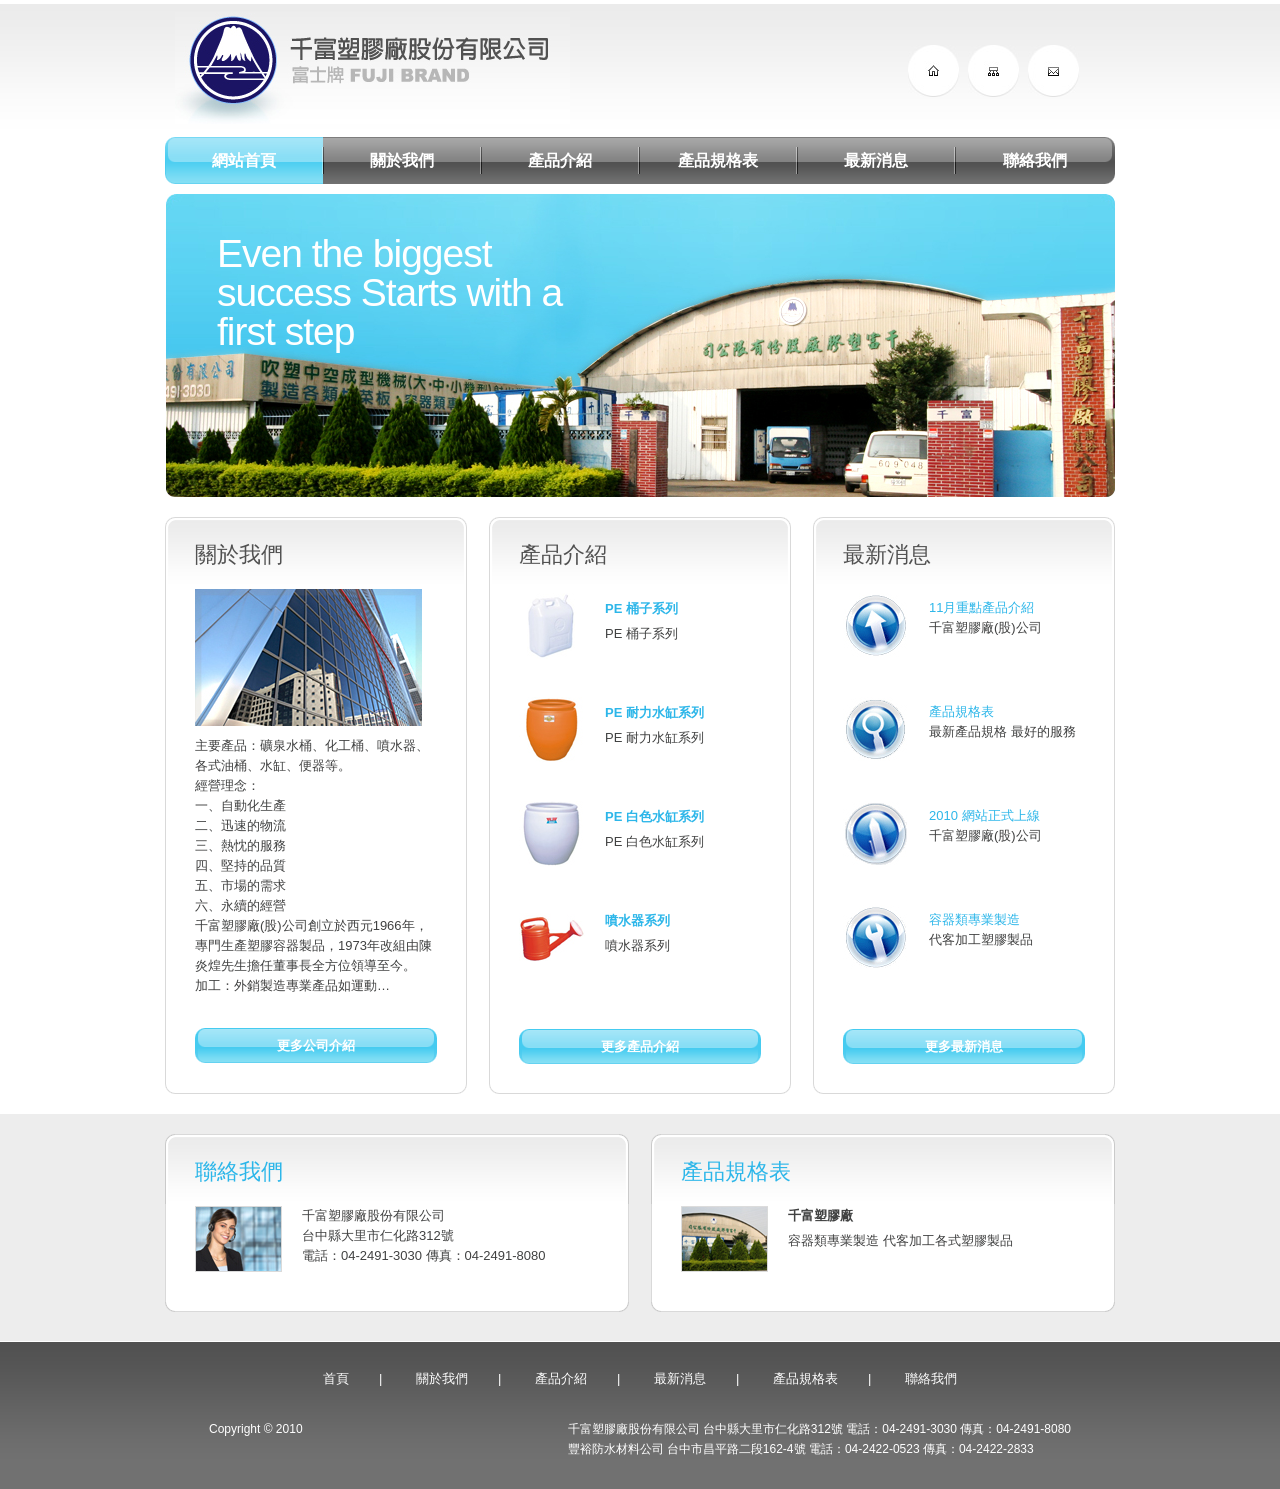
==== index.html @ baa948d9 "init" ====
﻿<!DOCTYPE html PUBLIC "-//W3C//DTD XHTML 1.0 Strict//EN" "http://www.w3.org/TR/xhtml1/DTD/xhtml1-strict.dtd">
<html xmlns="http://www.w3.org/1999/xhtml" xml:lang="en" lang="en">
<head>
<meta http-equiv="Content-Type" content="text/html; charset=utf-8" />
<meta http-equiv="Content-Style-Type" content="text/css" />
<title>富士牌 FUJI BRAND 容器類專業製造 代客加工各式塑膠製品 | 千富塑膠廠股份有限公司</title>
<meta name="keywords" content="PE桶子， 筒子， 噴水器， 便器， PE白色水缸， PE 耐力水缸， 化工桶， 箱子，容器類專業製造，代客加工各式塑膠製品" />
<meta name="description" content="千富塑膠廠(股)公司創立於西元1966年，專門生產塑膠容器製品，礦泉水桶、化工桶、噴水器、各式油桶、水缸、便器。加工：外銷製造專業產品如運動器材、玩具、機油容器、汽車零件等。為響應環保，於2010年合格通過SGS國家標準CNS12221號重金屬測試。" />
<meta name="author" content="千富塑膠廠股份有限公司" />
<meta name="copyright" content="&copy; 千富塑膠廠股份有限公司" />
<meta name="audience" content="all" />
<meta name="robots" content="index,follow,all" />
<meta name="distribution" content="Global" />
<meta name="rating" content="Safe For Kids" />
<meta name="REVISIT-AFTER" content="7 DAYS" />
<link href="style.css" rel="stylesheet" type="text/css" />
<link href="layout.css" rel="stylesheet" type="text/css" />
<script src="maxheight.js" type="text/javascript"></script>
<!--[if lt IE 7]>
	<link href="ie_style.css" rel="stylesheet" type="text/css" />
<![endif]-->
</head>
<body id="page1" onload="new ElementMaxHeight();">
<!-- header -->
<div id="header">
  <div class="container">
    <div class="row-1">
      <div class="logo"><a href="index.html"><img src="images/logo.jpg" alt="" /></a></div>
      <ul class="top-links">
        <li><a href="index.html"><img alt="" src="images/top-icon1.jpg" /></a></li>
        <li><a href="#"><img alt="" src="images/top-icon2.jpg" /></a></li>
        <li><a href="contact-us.html"><img alt="" src="images/top-icon3.jpg" /></a></li>
      </ul>
    </div>
    <div class="row-2">
      <!-- nav box begin -->
      <div class="nav-box">
        <div class="left">
          <div class="right">
            <ul>
              <li><a href="index.html" class="first-current"><em><b>網站首頁</b></em></a></li>
              <li><a href="about-us.html"><em><b>關於我們</b></em></a></li>
              <li><a href="products.html"><em><b>產品介紹</b></em></a></li>
              <li><a href="spec.html"><em><b>產品規格表</b></em></a></li>
              <li><a href="latest.html"><em><b>最新消息</b></em></a></li>
              <li><a href="contact-us.html" class="last"><em><b>聯絡我們</b></em></a></li>
            </ul>
          </div>
        </div>
      </div>
      <!-- nav box end -->
    </div>
  </div>
</div>
<!-- content -->
<div id="content">
  <div class="inner_copy"><a href="http://www.site2you.com/">Website Builder</a> <a href="http://www.freetemplatesonline.com/">Free Web Templates</a> <a href="http://www.websitetemplates.org/">Website Templates</a> <a href="http://www.webdesign.org/">Web Design</a></div>
  <div class="container">
    <!-- main-banner-big begin -->
    <div class="main-banner-big">
      <div class="inner">
        <h1>Even the biggest success Starts with a first step</h1>
        </div>
    </div>
    <!-- main-banner-big end -->
    <div class="wrapper">
      <div class="col-1 maxheight">
        <!-- box begin -->
        <div class="box maxheight">
          <div class="border-top maxheight">
            <div class="border-right maxheight">
              <div class="border-bot maxheight">
                <div class="border-left maxheight">
                  <div class="left-top-corner maxheight">
                    <div class="right-top-corner maxheight">
                      <div class="right-bot-corner maxheight">
                        <div class="left-bot-corner maxheight">
                          <div class="inner">
                            <h2>關於我們</h2>
                            <ul class="list1">
                              <li> <img src="images/7page-img1.jpg" alt="千富塑膠廠(股)公司創立於西元1966年，專門生產塑膠容器製品，礦泉水桶、化工桶、噴水器、各式油桶、水缸、便器。加工：外銷製造專業產品如運動器材、玩具、機油容器、汽車零件等。為響應環保，於2010年合格通過SGS國家標準CNS12221號重金屬測試" /><br />
                                主要產品：礦泉水桶、化工桶、噴水器、各式油桶、水缸、便器等。<br />
                                經營理念：<br />
                                一、自動化生產<br />
                                二、迅速的物流<br />
                                三、熱忱的服務<br />
                                四、堅持的品質<br />
                                五、市場的需求<br />
                                六、永續的經營<br />
                                千富塑膠廠(股)公司創立於西元1966年，專門生產塑膠容器製品，1973年改組由陳炎煌先生擔任董事長全方位領導至今。<br />
                                加工：外銷製造專業產品如運動…</li>
                            </ul>
                            <a href="about-us.html" class="button"><em><b>更多公司介紹</b></em></a> </div>
                        </div>
                      </div>
                    </div>
                  </div>
                </div>
              </div>
            </div>
          </div>
        </div>
        <!-- box end -->
      </div>
      <div class="col-2 maxheight">
        <!-- box begin -->
        <div class="box maxheight">
          <div class="border-top maxheight">
            <div class="border-right maxheight">
              <div class="border-bot maxheight">
                <div class="border-left maxheight">
                  <div class="left-top-corner maxheight">
                    <div class="right-top-corner maxheight">
                      <div class="right-bot-corner maxheight">
                        <div class="left-bot-corner maxheight">
                          <div class="inner">
                            <h2>產品介紹</h2>
                            <ul class="list2">
                              <li> <a href="products.html"><img alt="PE 桶子系列" src="images/index-img3-1.jpg" /></a>
                                <h5><a href="products.html">PE 桶子系列</a></h5>
                              PE 桶子系列 </li>
                              <li> <a href="products-2.html"><img alt="PE 耐力水缸系列" src="images/index-img3-2.jpg" /></a>
                                <h5><a href="products-2.html">PE 耐力水缸系列</a></h5>
                              PE 耐力水缸系列 </li>
                              <li> <a href="products-3.html"><img alt="PE 白色水缸系列" src="images/index-img2-3.jpg" /></a>
                                <h5><a href="products-3.html">PE 白色水缸系列</a></h5>
                              PE 白色水缸系列 </li>
                              <li> <a href="products-6.html"><img alt="噴水器系列" src="images/index-img2-1.jpg" /></a>
                                <h5><a href="products-6.html">噴水器系列</a></h5>
                              噴水器系列 </li>
                            </ul>
                            <a href="products.html" class="button"><em><b>更多產品介紹</b></em></a> </div>
                        </div>
                      </div>
                    </div>
                  </div>
                </div>
              </div>
            </div>
          </div>
        </div>
        <!-- box end -->
      </div>
      <div class="col-3 maxheight">
        <!-- box begin -->
        <div class="box maxheight">
          <div class="border-top maxheight">
            <div class="border-right maxheight">
              <div class="border-bot maxheight">
                <div class="border-left maxheight">
                  <div class="left-top-corner maxheight">
                    <div class="right-top-corner maxheight">
                      <div class="right-bot-corner maxheight">
                        <div class="left-bot-corner maxheight">
                          <div class="inner">
                            <h2>最新消息</h2>
                            <ul class="list2">
                              <li><img alt="" src="images/icon-3.jpg" />
                                <h6><a href="products.html">11月重點產品介紹</a><br />千富塑膠廠(股)公司
                                </h6>
                              </li>
                              <li><img alt="" src="images/icon-8.jpg" />
                                <h6><a href="spec.html">產品規格表</a><br />
                                  最新產品規格 最好的服務</h6>
                              </li>
                              <li><img alt="" src="images/icon-5.jpg" />
                                <h6><a href="index.html">2010 網站正式上線</a><br />
                                千富塑膠廠(股)公司</h6>
                              </li>
                              <li><img alt="" src="images/icon-2.jpg" />
                                <h6><a href="about-us.html">容器類專業製造</a> <br />
                                  代客加工塑膠製品 </h6>
                              </li>
                            </ul>
                          <a href="latest.html" class="button"><em><b>更多最新消息</b></em></a> </div>
                        </div>
                      </div>
                    </div>
                  </div>
                </div>
              </div>
            </div>
          </div>
        </div>
        <!-- box end -->
      </div>
    </div>
  </div>
</div>
<!-- extra-content -->
<div id="extra-content">
  <div class="container">
    <div class="wrapper">
      <div class="col-1 maxheight">
        <!-- box begin -->
        <div class="box maxheight">
          <div class="border-top maxheight">
            <div class="border-right maxheight">
              <div class="border-bot maxheight">
                <div class="border-left maxheight">
                  <div class="left-top-corner maxheight">
                    <div class="right-top-corner maxheight">
                      <div class="right-bot-corner maxheight">
                        <div class="left-bot-corner maxheight">
                          <div class="inner">
                            <h2><a href="contact-us.html">聯絡我們</a></h2>
                            <a href="contact-us.html"><img class="img-indent" alt="千富塑膠廠(股)公司創立於西元1966年，專門生產塑膠容器製品，礦泉水桶、化工桶、噴水器、各式油桶、水缸、便器。加工：外銷製造專業產品如運動器材、玩具、機油容器、汽車零件等。為響應環保，於2010年合格通過SGS國家標準CNS12221號重金屬測試" src="images/index-contacts.jpg" /></a>千富塑膠廠股份有限公司<br />
                            台中縣大里市仁化路312號 <br />
                            電話：04-2491-3030 傳真：04-2491-8080
                            <div class="clear"></div>
                          </div>
                        </div>
                      </div>
                    </div>
                  </div>
                </div>
              </div>
            </div>
          </div>
        </div>
        <!-- box end -->
      </div>
      <div class="col-2 maxheight">
        <!-- box begin -->
        <div class="box maxheight">
          <div class="border-top maxheight">
            <div class="border-right maxheight">
              <div class="border-bot maxheight">
                <div class="border-left maxheight">
                  <div class="left-top-corner maxheight">
                    <div class="right-top-corner maxheight">
                      <div class="right-bot-corner maxheight">
                        <div class="left-bot-corner maxheight">
                          <div class="inner">
                            <h2><a href="spec.html">產品規格表</a></h2>
                            <a href="spec.html"><img src="images/index-spec.jpg" alt="千富塑膠廠(股)公司創立於西元1966年，專門生產塑膠容器製品，礦泉水桶、化工桶、噴水器、各式油桶、水缸、便器。加工：外銷製造專業產品如運動器材、玩具、機油容器、汽車零件等。為響應環保，於2010年合格通過SGS國家標準CNS12221號重金屬測試" class="img-indent" /></a>
                            <h5>千富塑膠廠</h5>
                            容器類專業製造 代客加工各式塑膠製品
                            <div class="clear"></div>
                          </div>
                        </div>
                      </div>
                    </div>
                  </div>
                </div>
              </div>
            </div>
          </div>
        </div>
        <!-- box end -->
      </div>
    </div>
  </div>
</div>
<!-- footer -->
<div id="footer">
  <div class="container">
    <ul class="nav">
      <li><a href="index.html">首頁</a>|</li>
      <li><a href="about-us.html">關於我們</a>|</li>
      <li><a href="products.html">產品介紹</a>|</li>
      <li><a href="latest.html">最新消息</a>|</li>
      <li><a href="spec.html">產品規格表</a>|</li>
      <li><a href="contact-us.html">聯絡我們</a></li>
    </ul>
    <div class="wrapper">
      <div class="fleft">Copyright &copy; 2010</div>
      <div class="fright">千富塑膠廠股份有限公司
        台中縣大里市仁化路312號
        電話：04-2491-3030 傳真：04-2491-8080<br />
        豐裕防水材料公司
        台中市昌平路二段162-4號
        電話：04-2422-0523 傳真：04-2422-2833</div>
    </div>
  </div>
</div>
</body>
</html>
---- style.css ----
* { margin:0; padding:0;}
html, body { height:100%;}
body {
	background:#717171;
	font-family:Tahoma, Geneva, sans-serif;
	font-size:100%;
	line-height:20px;
	color:#404141;
}

input, select, textarea { font-family:Tahoma, Geneva, sans-serif; font-size:1em;}

.fleft { float:left;}
.fright { float:right;}
.clear { clear:both;}

.alignright { text-align:right;}
.aligncenter { text-align:center;}

.wrapper { width:100%; overflow:hidden;}
.container { width:100%;}

p { margin-bottom:16px;}

/*==================forms====================*/
input, select { vertical-align:middle; font-weight:normal;}
img {
	border:0;
	vertical-align:top;
	text-align:left;
	padding-bottom: 10px;
}
object { vertical-align:top;}

#contacts-form { clear:right; width:100%; overflow:hidden;}
#contacts-form fieldset { border:none; float:left; }
#contacts-form .field { clear:both; padding-bottom:7px; width:100%; overflow:hidden;}
#contacts-form label { float:left; width:79px; color:#2cb6e9; font-weight:bold;}
#contacts-form input { width:240px; padding:2px 0 2px 3px; border:1px solid #d9d9d9; background:none;}
#contacts-form textarea { width:790px; height:192px; border:1px solid #d9d9d9; background:none; padding:2px 0 2px 3px; margin-bottom:15px; overflow:auto;}
#contacts-form .button { width:150px; float:right;}

/*==================list====================*/
ul { list-style:none;}

.list1 li { padding-bottom:32px;}
.list1 li p { margin-bottom:6px;}
.list1 li a { font-weight:bold;}

.list2 {
	padding:4px 0 20px 0;
}
.list2 li {
	width:100%;
	overflow:hidden;
	padding-bottom:28px;
}
.list2 li.last { padding-bottom:0 !important;}
.list2 li img {
	float:left;
	margin-right:20px;
}
.list2 li h5 { padding-top:6px;}
.list2 li h6 {
	padding-top:5px;
}

.list3 li { list-style-type:disc; list-style-position:inside; padding-bottom:15px;}
.list3.color1 li { color:#58b01f;}
.list3.color2 li { color:#ff8002;}
.list3.color3 li { color:#f32e10;}
.list3 li span { color:#404141 !important;}

.list4 dt { font-weight:bold; margin-bottom:16px; color:#2cb6e9;}
.list4 dd { padding-bottom:16px;}

.carousel { width:100%; overflow:hidden;}
.carousel li { float:left; margin-right:15px;}
.carousel li.prev { margin-right:17px; padding-top:74px;}
.carousel li.next { margin-right:0; padding-top:74px;}

.phones-list li { width:100%; overflow:hidden; padding-bottom:16px;}
.phones-list li strong { float:left; width:69px; color:#2cb6e9;}

/*==================other====================*/
.img-indent { margin:0 20px 0 0; float:left;}
.img-indent.fright { float:right; margin:0 0 0 20px;} 
.img-indent.alt { margin-bottom:30px;}
.img-box { width:100%; overflow:hidden; padding-bottom:20px;}
.img-box img { float:left; margin:0 20px 0 0;}

.extra-wrap { overflow:hidden; }


/*==================txt, links, lines, titles====================*/
a {
	color:#2cb6e9;
	outline:none;
	text-decoration: none;
}
a:hover{
	text-decoration: underline;
}

h1 { font-size:3em; line-height:1em; font-family:"Trebuchet MS", Arial, Helvetica, sans-serif; color:#fff; font-weight:normal; letter-spacing:-1px; width:400px; margin-bottom:42px;}
h2 { font-family:"Trebuchet MS", Arial, Helvetica, sans-serif; font-size:22px; line-height:1em; font-weight:normal; margin-bottom:23px; color:#515151;}
h2.alt { letter-spacing:-1px;}
h3 { font-family:"Trebuchet MS", Arial, Helvetica, sans-serif; font-size:1.5em; line-height:1.1em; margin-bottom:10px;}
h4 { font-size:.91em; margin-bottom:10px;}
h4 strong { font-size:1.1em; color:#2cb6e9; display:block;}
h5 { font-size:1em; margin-bottom:5px;}
h6 { font-size:1em; font-weight:normal;}

.txt1 { color:#2cb6e9;}

/*header*/
#header .row-1 { height:137px;}

#header .logo {
	float:left;
	padding:12px 0 0 10px;
}
#header .top-links { float:right; padding:45px 35px 0 0;}
#header .top-links li { float:left; margin-left:8px;}

#header .nav-box { background:url(images/nav-box-bg.gif) left top repeat-x; width:100%;}
#header .nav-box .left { background:url(images/nav-box-left.gif) no-repeat left top;}
#header .nav-box .right { background:url(images/nav-box-right.gif) no-repeat right top; height:47px;}


/*-- header navigation --*/
#header .nav-box ul { font-family:"Trebuchet MS", Arial, Helvetica, sans-serif;}
#header .nav-box ul li { display:inline;}
#header .nav-box ul li a {
	display:block;
	float:left;
	color:#fff;
	text-decoration:none;
	font-size: 16px;
}
#header .nav-box ul li a em { display:block; float:left; font-style:normal; background:url(images/divider-left.gif) no-repeat left 10px;}
#header .nav-box ul li a em b { display:block; float:left; height:47px; line-height:47px; width:158px; text-align:center; background:url(images/divider-right.gif) no-repeat right 10px; cursor:pointer;}

#header .nav-box ul li a:hover { background:url(images/nav-act.gif) left top repeat-x;}
#header .nav-box ul li a:hover em { background:url(images/divider-left-act.gif) no-repeat left 10px;}
#header .nav-box ul li a:hover b { background:url(images/divider-right-act.gif) no-repeat right 10px;}
#header .nav-box ul li a.current { background:url(images/nav-act.gif) left top repeat-x;}
#header .nav-box ul li a.current em { background:url(images/divider-left-act.gif) no-repeat left 10px;}
#header .nav-box ul li a.current b { background:url(images/divider-right-act.gif) no-repeat right 10px;}

#header .nav-box ul li a.first em { background:none;}
#header .nav-box ul li a.first:hover em { background:url(images/nav-left-act.gif) no-repeat left top;}
#header .nav-box ul li a.first-current { background:url(images/nav-act.gif) left top repeat-x;}
#header .nav-box ul li a.first-current em { background:url(images/nav-left-act.gif) no-repeat left top !important;}
#header .nav-box ul li a.first-current b { background:url(images/divider-right-act.gif) no-repeat right 10px;}

#header .nav-box ul li a.last b { background:none; width:160px;}
#header .nav-box ul li a.last:hover b { background:url(images/nav-right-act.gif) no-repeat right top;}

#header .nav-box ul li a.last-current { background:url(images/nav-act.gif) left top repeat-x; }
#header .nav-box ul li a.last-current em { background:url(images/divider-left-act.gif) no-repeat left 10px;}
#header .nav-box ul li a.last-current b { background:url(images/nav-right-act.gif) no-repeat right top !important; width:160px;}






/*content*/
#content { padding:0 0 20px 0; background:#fff;}
#content .section { padding-bottom:20px;}

#content .button { background:url(images/button-bg.gif) left top repeat-x; display:block; text-align:center; font-family:"Trebuchet MS", Arial, Helvetica, sans-serif; color:#fff; text-decoration:none; text-transform:uppercase;}
#content .button em { display:block; font-style:normal; background:url(images/button-left.gif) no-repeat left top;}
#content .button em b { display:block; height:35px; line-height:35px; background:url(images/button-right.gif) no-repeat right top; cursor:pointer;}
#content .button:hover { color:#000;}

#content .button1 { background:url(images/button1-bg.gif) left top repeat-x; display:block; text-align:center; font-family:"Trebuchet MS", Arial, Helvetica, sans-serif; color:#fff; text-decoration:none; text-transform:uppercase;}
#content .button1 em { display:block; font-style:normal; background:url(images/button1-left.gif) no-repeat left top;}
#content .button1 em b { display:block; height:35px; line-height:35px; background:url(images/button1-right.gif) no-repeat right top; cursor:pointer;}
#content .button1:hover { color:#000;}

#content .button2 { background:url(images/button2-bg.gif) left top repeat-x; display:block; text-align:center; font-family:"Trebuchet MS", Arial, Helvetica, sans-serif; color:#fff; text-decoration:none; text-transform:uppercase;}
#content .button2 em { display:block; font-style:normal; background:url(images/button2-left.gif) no-repeat left top;}
#content .button2 em b { display:block; height:35px; line-height:35px; background:url(images/button2-right.gif) no-repeat right top; cursor:pointer;}
#content .button2:hover { color:#000;}

#content .button3 { background:url(images/button3-bg.gif) left top repeat-x; display:block; text-align:center; font-family:"Trebuchet MS", Arial, Helvetica, sans-serif; color:#fff; text-decoration:none; text-transform:uppercase;}
#content .button3 em { display:block; font-style:normal; background:url(images/button3-left.gif) no-repeat left top;}
#content .button3 em b { display:block; height:35px; line-height:35px; background:url(images/button3-right.gif) no-repeat right top; cursor:pointer;}
#content .button3:hover { color:#000;}

.main-banner-big { background:url(images/main-banner-big.jpg) no-repeat left top; width:950px; height:303px; margin-bottom:20px;}
.main-banner-big .inner {
	padding:40px 0 0 52px;
}
.main-banner-big .button { background:url(images/button.jpg) no-repeat left top !important; width:170px; height:36px; line-height:32px; float:left; font-family:"Trebuchet MS", Arial, Helvetica, sans-serif; font-size:1.75em; text-align:center; color:#fff; text-decoration:none; text-transform:none !important;}
.main-banner-big .button:hover { color:#000;}

.main-banner-small { background:url(images/main-banner-small.jpg) no-repeat left top; width:950px; height:163px; margin-bottom:20px;}
.main-banner-small .inner {
	padding:25px 0 0 52px;
}
.main-banner-small h1 { font-size:30px; width:350px;}

/*extra-content*/
#extra-content { background:#ededed; border-bottom:1px solid #fff; padding:20px 0 29px 0;}
#extra-content .section { padding-bottom:20px;}

#extra-content .box { background:url(images/box1-bg.gif) left top repeat-x #fff; width:100%;}
#extra-content .box .border-top {background:url(images/border.gif) repeat-x top;}
#extra-content .box .border-bot {background:url(images/border.gif) repeat-x bottom;}
#extra-content .box .border-left {background:url(images/border.gif) repeat-y left;}
#extra-content .box .border-right {background:url(images/border.gif) repeat-y right;}
#extra-content .box .left-top-corner {background:url(images/left-top-corner1.gif) no-repeat left top;}
#extra-content .box .right-top-corner {background:url(images/right-top-corner1.gif) no-repeat right top;}
#extra-content .box .left-bot-corner {background:url(images/left-bot-corner1.gif) no-repeat left bottom; width:100%;}
#extra-content .box .right-bot-corner {background:url(images/right-bot-corner1.gif) no-repeat right bottom; }


/*==================boxes====================*/
.box { background:url(images/box-bg.gif) left top repeat-x; width:100%;}
.box .border-top {background:url(images/border.gif) repeat-x top;}
.box .border-bot {background:url(images/border.gif) repeat-x bottom;}
.box .border-left {background:url(images/border.gif) repeat-y left;}
.box .border-right {background:url(images/border.gif) repeat-y right;}
.box .left-top-corner {background:url(images/left-top-corner.gif) no-repeat left top;}
.box .right-top-corner {background:url(images/right-top-corner.gif) no-repeat right top;}
.box .left-bot-corner {background:url(images/left-bot-corner.gif) no-repeat left bottom; width:100%;}
.box .right-bot-corner {background:url(images/right-bot-corner.gif) no-repeat right bottom; }
.box .inner {
	padding-top: 27px;
	padding-right: 30px;
	padding-bottom: 30px;
	padding-left: 30px;
}

.box1 { background:#ededed; width:100%;}
.box1 .border-top {background:url(images/border-top.gif) repeat-x top;}
.box1 .border-bot {background:url(images/border-bot.gif) repeat-x bottom;}
.box1 .border-left {background:url(images/border-left.gif) repeat-y left;}
.box1 .border-right {background:url(images/border-right.gif) repeat-y right;}
.box1 .left-top-corner {background:url(images/left-top-corner2.gif) no-repeat left top;}
.box1 .right-top-corner {background:url(images/right-top-corner2.gif) no-repeat right top;}
.box1 .left-bot-corner {background:url(images/left-bot-corner2.gif) no-repeat left bottom; width:100%;}
.box1 .right-bot-corner {background:url(images/right-bot-corner2.gif) no-repeat right bottom; }
.box1 .inner { padding:27px 35px 30px 34px;}

.dept-list { float:left;}
.dept-list dd { clear:both; text-align:right;}
.dept-list dd span { float:left; padding-right:25px;}
.dept-list dd p { text-align:left;}






/*footer*/
#footer { color:#fff; padding:27px 0 30px 0;}

#footer .nav { text-align:center; padding-bottom:30px;}
#footer .nav li {
	display:inline;
	font-size: 13px;
}
#footer .nav li a {
	color:#fff;
	padding-top: 0;
	padding-right: 30px;
	padding-bottom: 0;
	padding-left: 30px;
	text-decoration: none;
}

#footer .fleft {
	padding:0 0 0 44px;
	font-size: 12px;
}
#footer .fright {
	padding:0 44px 0 0;
	font-size: 12px;
}

/*==========================================*/

#content .inner_copy {border:0;color:#f00;float:left;width:50%!important;margin:-202px 0 0 0;overflow:hidden;line-height:0;padding:0;font-size:12px}





.table1 {
	border: 1px solid #E1E1E1;
	margin-top: 1px;
	margin-bottom: 1px;
	font-size: 12px;
	width: 880px;
}
.table1 th {
	padding-top: 3px;
	padding-bottom: 3px;
	font-size: 13px;
	font-weight: bold;
	text-align: center;
	background-color: #00CCFF;
	color: #FFFFFF;
	border: 1px solid #E1E1E1;
}

.table1 td {
	border: 1px solid #E1E1E1;
	padding-top: 3px;
	padding-bottom: 3px;
	padding-right: 10px;
	padding-left: 10px;
	font-size: 13px;
	text-align: center;
}
.table2 {
	border: 1px solid #E1E1E1;
	margin-top: 1px;
	margin-bottom: 1px;
	font-size: 12px;
	width: 550px;
}
.table2  th {
	padding-top: 3px;
	padding-bottom: 3px;
	font-size: 13px;
	font-weight: bold;
	text-align: center;
	background-color: #00CCFF;
	color: #FFFFFF;
	border: 1px solid #E1E1E1;
}
.table2  td {
	border: 1px solid #E1E1E1;
	padding-top: 3px;
	padding-bottom: 3px;
	padding-right: 10px;
	padding-left: 10px;
	font-size: 13px;
	text-align: center;
}
---- layout.css ----
.container {width:950px; margin:0 auto; }

#header {height:194px; background:url(images/header-bg.gif) left top repeat-x #fff; }
#header, #content, #extra-content, #footer {
	font-size:13px;
}

.col-1, .col-2, .col-3 { float:left;}

/*======= index.html =======*/
#page1 #content .col-1 {width:302px; margin-right:22px;}
#page1 #content .col-2 {width:302px; margin-right:22px;}
#page1 #content .col-3 {width:302px;}
#page1 #extra-content .col-1 {width:464px; margin-right:22px;}
#page1 #extra-content .col-2 {width:464px;}

/*======= index-2.html =======*/
#page3 #content .col-1 {width:302px; margin-right:22px;}
#page3 #content .col-2 {width:302px; margin-right:22px;}
#page3 #content .col-3 {width:302px;}

/*======= index-4.html =======*/
#page5 #content .col-1 {width:302px; margin-right:22px;}
#page5 #content .col-2 {width:626px;}

/*======= index-5.html =======*/
#page6 #content .col-1 {width:302px; margin-right:22px;}
#page6 #content .col-2 {width:302px; margin-right:22px;}
#page6 #content .col-3 {width:302px;}


/*=========================*/


#footer {background:url(images/footer-bg.gif) left top repeat-x #717171;}
---- ie_style.css ----
.extra-wrap {zoom:1;}
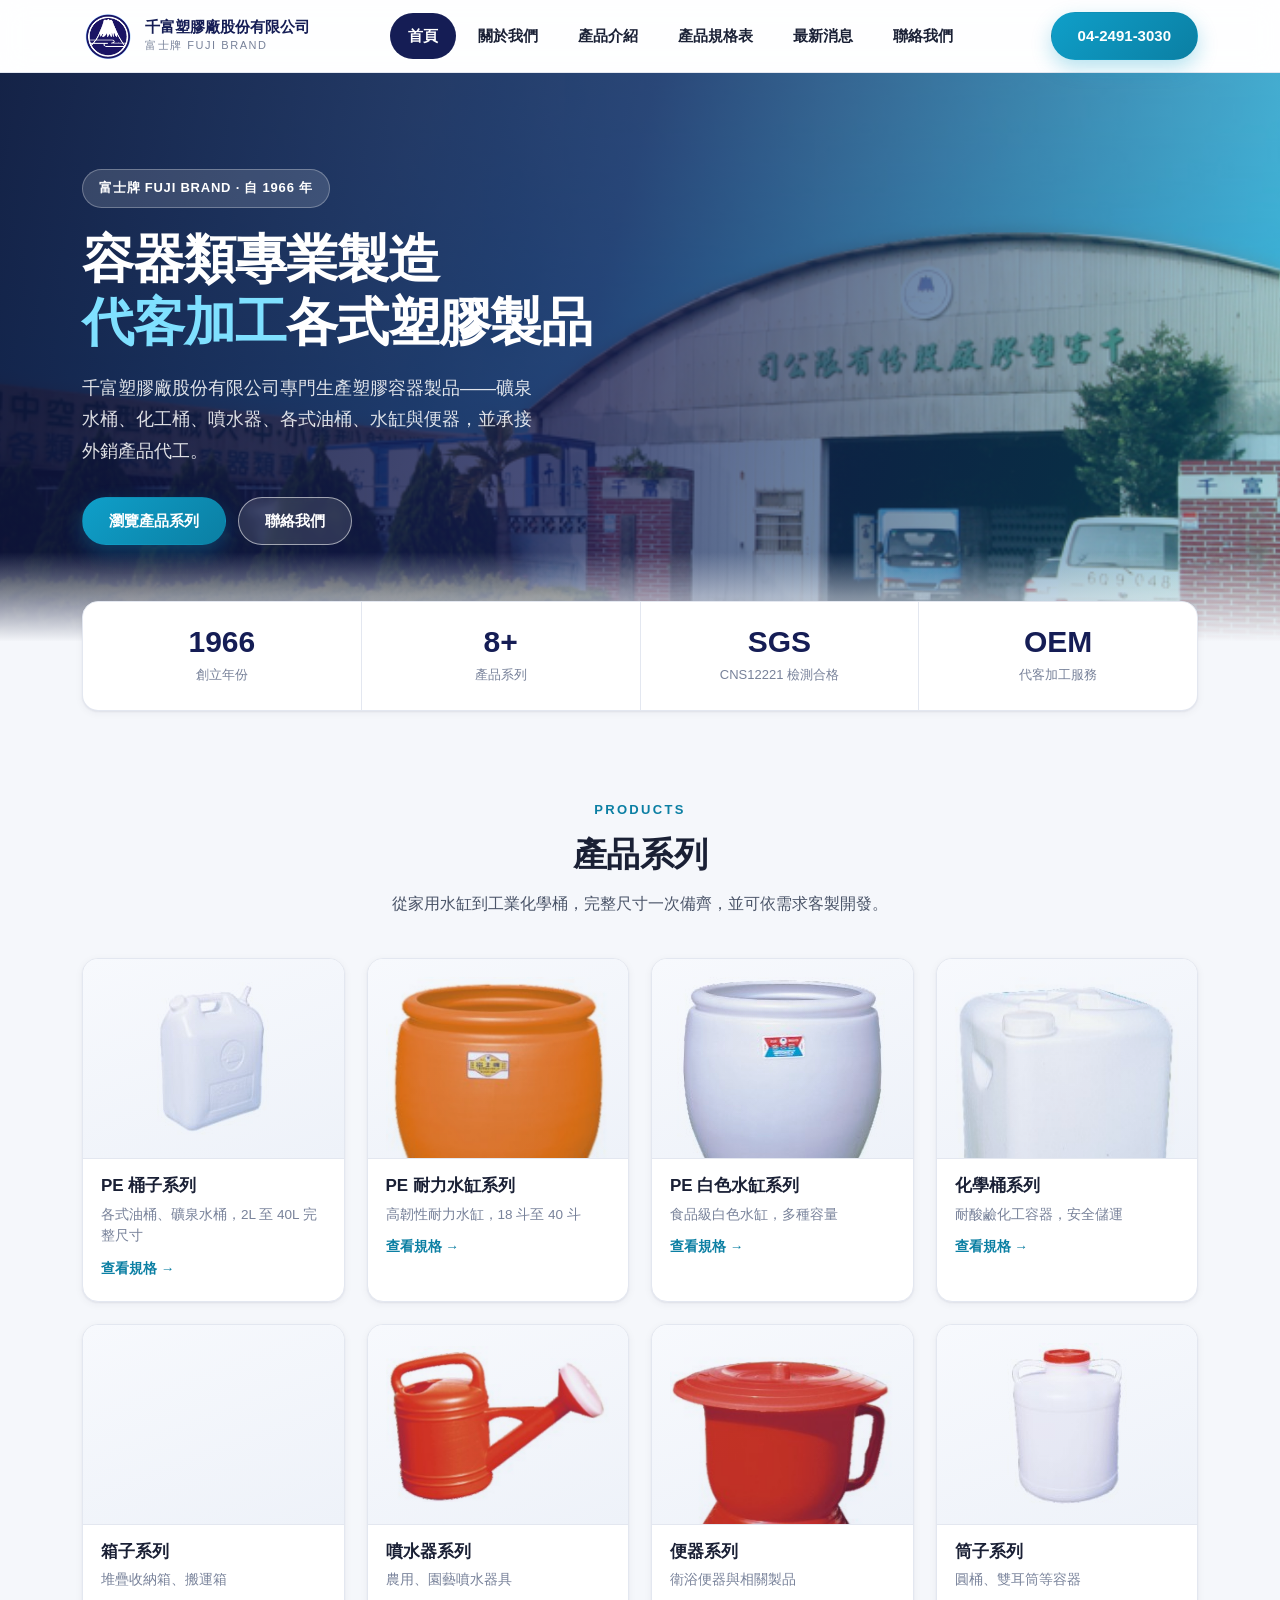
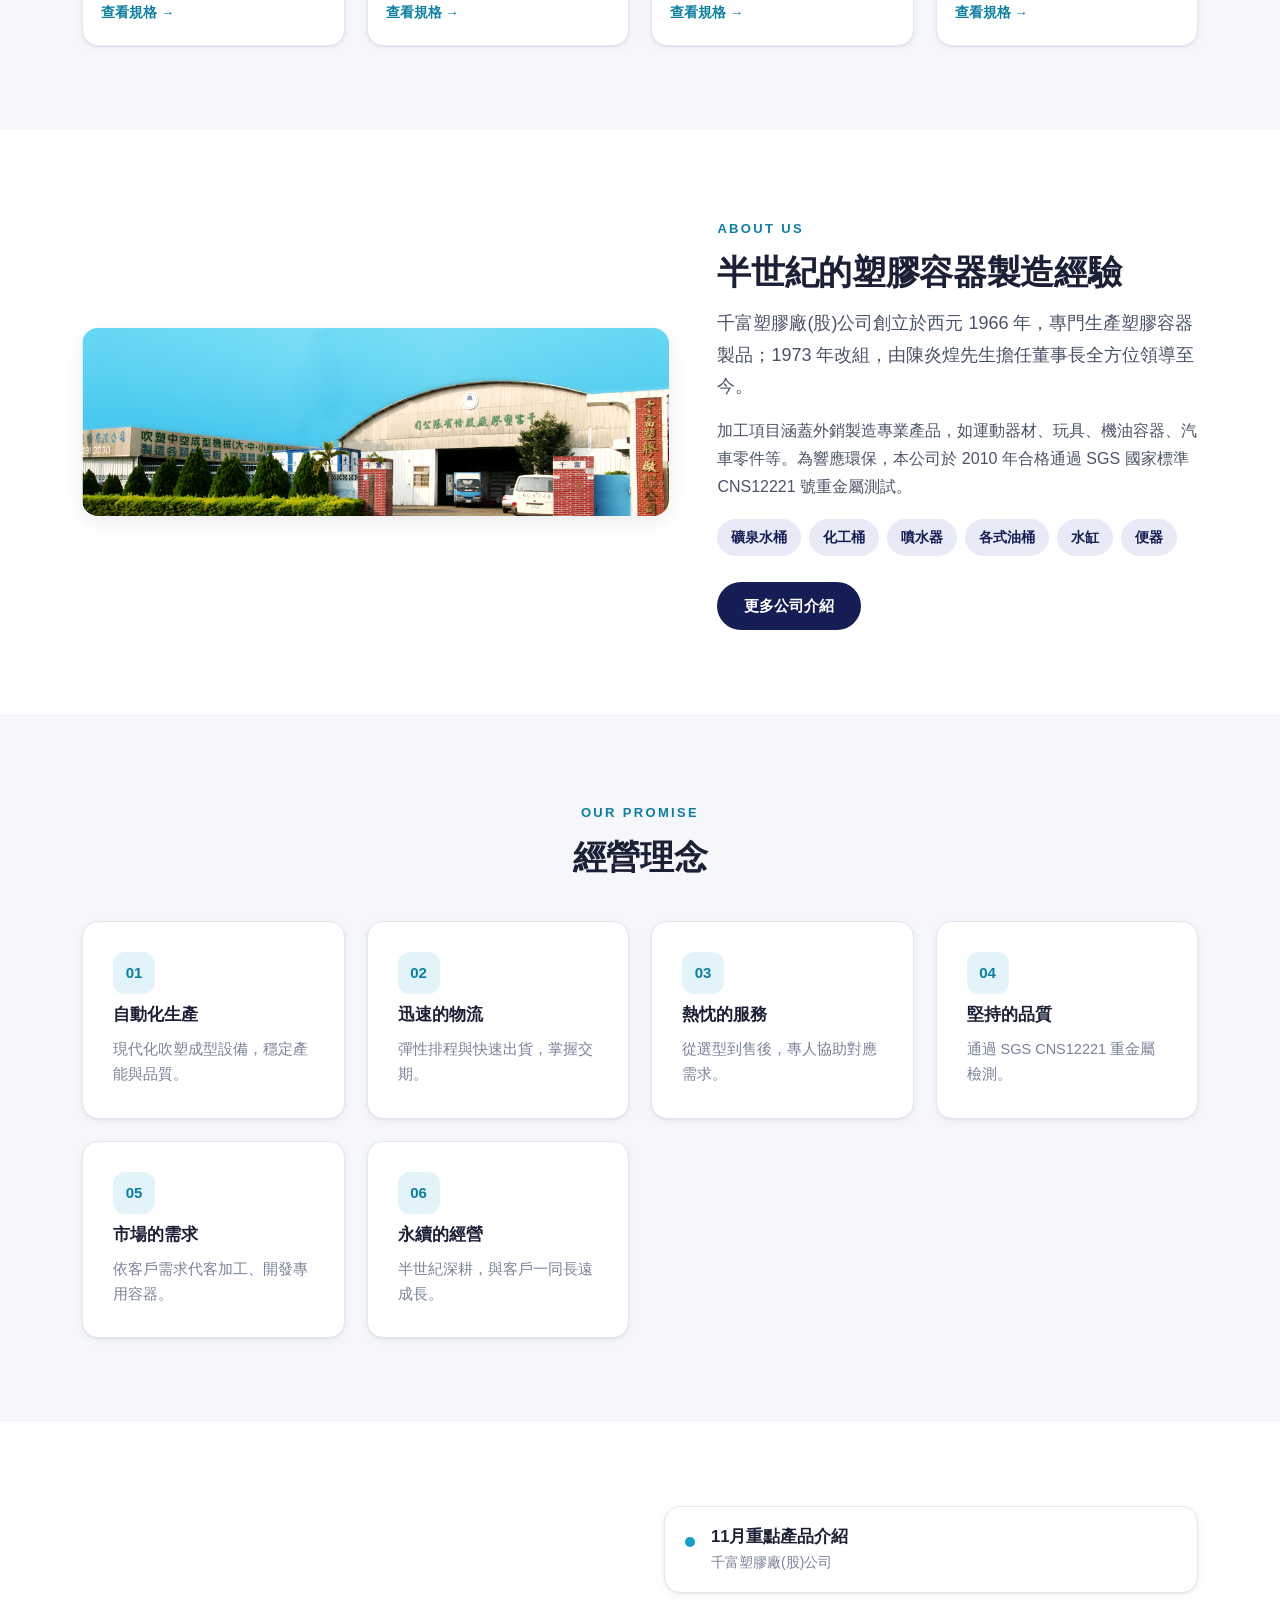
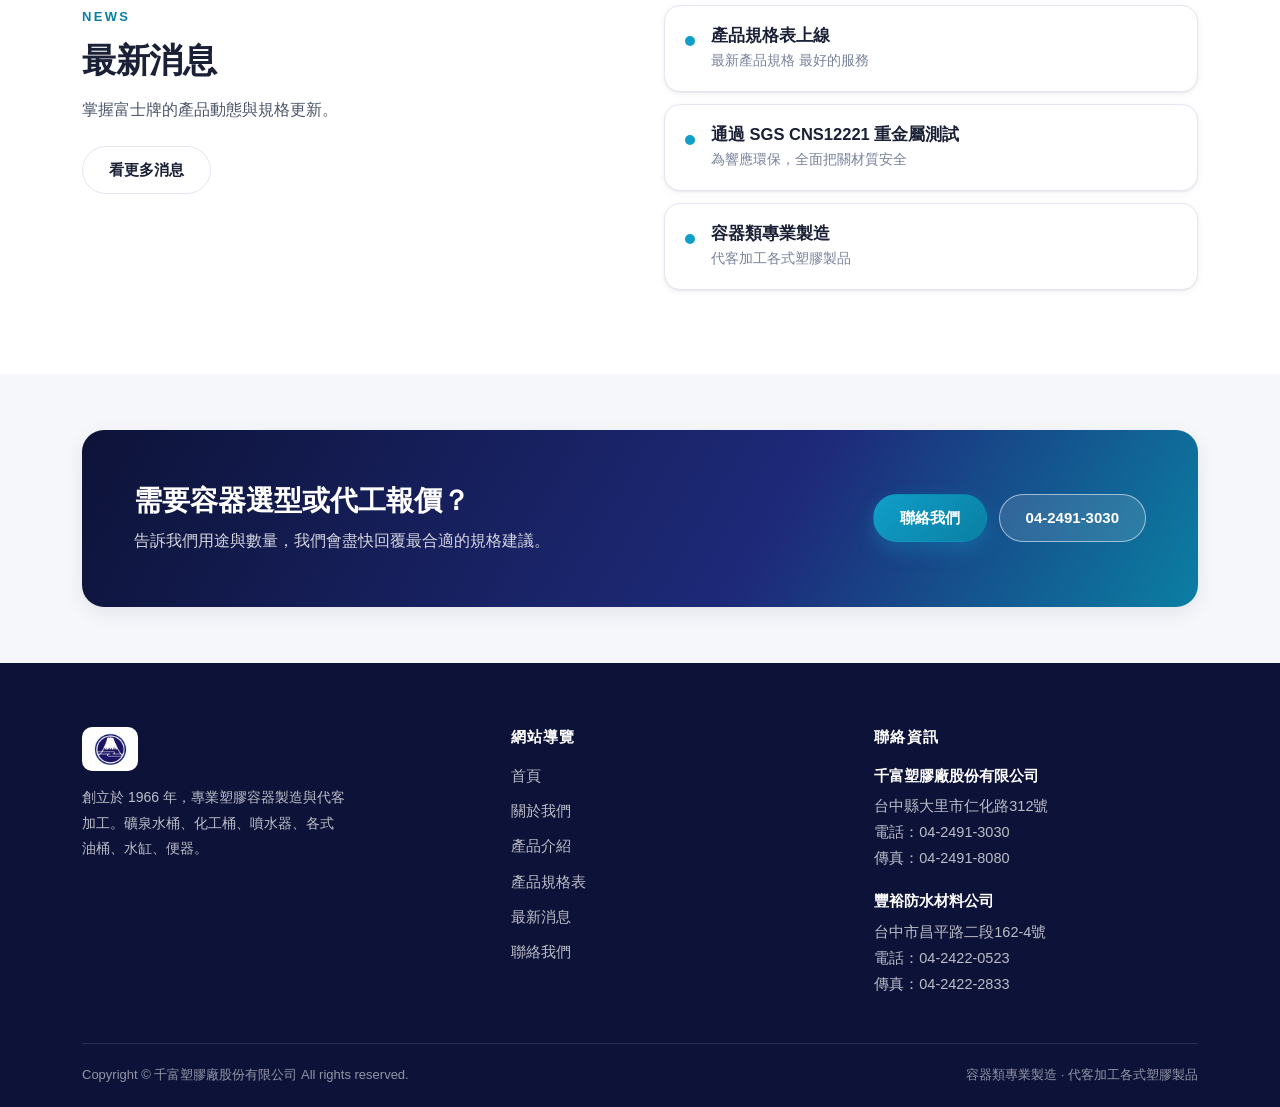
==== commit 3070f17b: "全站 UI 現代化改版並支援手機版 - 新增 assets/site.css 與 assets/site.js 設計系統，取代 style.css、   layout.css、ie_style.css" ====
--- a/index.html
+++ b/index.html
@@ -1,278 +1,315 @@
-﻿<!DOCTYPE html PUBLIC "-//W3C//DTD XHTML 1.0 Strict//EN" "http://www.w3.org/TR/xhtml1/DTD/xhtml1-strict.dtd">
-<html xmlns="http://www.w3.org/1999/xhtml" xml:lang="en" lang="en">
-<head>
-<meta http-equiv="Content-Type" content="text/html; charset=utf-8" />
-<meta http-equiv="Content-Style-Type" content="text/css" />
-<title>富士牌 FUJI BRAND 容器類專業製造 代客加工各式塑膠製品 | 千富塑膠廠股份有限公司</title>
-<meta name="keywords" content="PE桶子， 筒子， 噴水器， 便器， PE白色水缸， PE 耐力水缸， 化工桶， 箱子，容器類專業製造，代客加工各式塑膠製品" />
-<meta name="description" content="千富塑膠廠(股)公司創立於西元1966年，專門生產塑膠容器製品，礦泉水桶、化工桶、噴水器、各式油桶、水缸、便器。加工：外銷製造專業產品如運動器材、玩具、機油容器、汽車零件等。為響應環保，於2010年合格通過SGS國家標準CNS12221號重金屬測試。" />
-<meta name="author" content="千富塑膠廠股份有限公司" />
-<meta name="copyright" content="&copy; 千富塑膠廠股份有限公司" />
-<meta name="audience" content="all" />
-<meta name="robots" content="index,follow,all" />
-<meta name="distribution" content="Global" />
-<meta name="rating" content="Safe For Kids" />
-<meta name="REVISIT-AFTER" content="7 DAYS" />
-<link href="style.css" rel="stylesheet" type="text/css" />
-<link href="layout.css" rel="stylesheet" type="text/css" />
-<script src="maxheight.js" type="text/javascript"></script>
-<!--[if lt IE 7]>
-	<link href="ie_style.css" rel="stylesheet" type="text/css" />
-<![endif]-->
-</head>
-<body id="page1" onload="new ElementMaxHeight();">
-<!-- header -->
-<div id="header">
-  <div class="container">
-    <div class="row-1">
-      <div class="logo"><a href="index.html"><img src="images/logo.jpg" alt="" /></a></div>
-      <ul class="top-links">
-        <li><a href="index.html"><img alt="" src="images/top-icon1.jpg" /></a></li>
-        <li><a href="#"><img alt="" src="images/top-icon2.jpg" /></a></li>
-        <li><a href="contact-us.html"><img alt="" src="images/top-icon3.jpg" /></a></li>
-      </ul>
-    </div>
-    <div class="row-2">
-      <!-- nav box begin -->
-      <div class="nav-box">
-        <div class="left">
-          <div class="right">
-            <ul>
-              <li><a href="index.html" class="first-current"><em><b>網站首頁</b></em></a></li>
-              <li><a href="about-us.html"><em><b>關於我們</b></em></a></li>
-              <li><a href="products.html"><em><b>產品介紹</b></em></a></li>
-              <li><a href="spec.html"><em><b>產品規格表</b></em></a></li>
-              <li><a href="latest.html"><em><b>最新消息</b></em></a></li>
-              <li><a href="contact-us.html" class="last"><em><b>聯絡我們</b></em></a></li>
-            </ul>
-          </div>
-        </div>
-      </div>
-      <!-- nav box end -->
-    </div>
-  </div>
-</div>
-<!-- content -->
-<div id="content">
-  <div class="inner_copy"><a href="http://www.site2you.com/">Website Builder</a> <a href="http://www.freetemplatesonline.com/">Free Web Templates</a> <a href="http://www.websitetemplates.org/">Website Templates</a> <a href="http://www.webdesign.org/">Web Design</a></div>
-  <div class="container">
-    <!-- main-banner-big begin -->
-    <div class="main-banner-big">
-      <div class="inner">
-        <h1>Even the biggest success Starts with a first step</h1>
-        </div>
-    </div>
-    <!-- main-banner-big end -->
-    <div class="wrapper">
-      <div class="col-1 maxheight">
-        <!-- box begin -->
-        <div class="box maxheight">
-          <div class="border-top maxheight">
-            <div class="border-right maxheight">
-              <div class="border-bot maxheight">
-                <div class="border-left maxheight">
-                  <div class="left-top-corner maxheight">
-                    <div class="right-top-corner maxheight">
-                      <div class="right-bot-corner maxheight">
-                        <div class="left-bot-corner maxheight">
-                          <div class="inner">
-                            <h2>關於我們</h2>
-                            <ul class="list1">
-                              <li> <img src="images/7page-img1.jpg" alt="千富塑膠廠(股)公司創立於西元1966年，專門生產塑膠容器製品，礦泉水桶、化工桶、噴水器、各式油桶、水缸、便器。加工：外銷製造專業產品如運動器材、玩具、機油容器、汽車零件等。為響應環保，於2010年合格通過SGS國家標準CNS12221號重金屬測試" /><br />
-                                主要產品：礦泉水桶、化工桶、噴水器、各式油桶、水缸、便器等。<br />
-                                經營理念：<br />
-                                一、自動化生產<br />
-                                二、迅速的物流<br />
-                                三、熱忱的服務<br />
-                                四、堅持的品質<br />
-                                五、市場的需求<br />
-                                六、永續的經營<br />
-                                千富塑膠廠(股)公司創立於西元1966年，專門生產塑膠容器製品，1973年改組由陳炎煌先生擔任董事長全方位領導至今。<br />
-                                加工：外銷製造專業產品如運動…</li>
-                            </ul>
-                            <a href="about-us.html" class="button"><em><b>更多公司介紹</b></em></a> </div>
-                        </div>
-                      </div>
-                    </div>
-                  </div>
-                </div>
-              </div>
-            </div>
-          </div>
-        </div>
-        <!-- box end -->
-      </div>
-      <div class="col-2 maxheight">
-        <!-- box begin -->
-        <div class="box maxheight">
-          <div class="border-top maxheight">
-            <div class="border-right maxheight">
-              <div class="border-bot maxheight">
-                <div class="border-left maxheight">
-                  <div class="left-top-corner maxheight">
-                    <div class="right-top-corner maxheight">
-                      <div class="right-bot-corner maxheight">
-                        <div class="left-bot-corner maxheight">
-                          <div class="inner">
-                            <h2>產品介紹</h2>
-                            <ul class="list2">
-                              <li> <a href="products.html"><img alt="PE 桶子系列" src="images/index-img3-1.jpg" /></a>
-                                <h5><a href="products.html">PE 桶子系列</a></h5>
-                              PE 桶子系列 </li>
-                              <li> <a href="products-2.html"><img alt="PE 耐力水缸系列" src="images/index-img3-2.jpg" /></a>
-                                <h5><a href="products-2.html">PE 耐力水缸系列</a></h5>
-                              PE 耐力水缸系列 </li>
-                              <li> <a href="products-3.html"><img alt="PE 白色水缸系列" src="images/index-img2-3.jpg" /></a>
-                                <h5><a href="products-3.html">PE 白色水缸系列</a></h5>
-                              PE 白色水缸系列 </li>
-                              <li> <a href="products-6.html"><img alt="噴水器系列" src="images/index-img2-1.jpg" /></a>
-                                <h5><a href="products-6.html">噴水器系列</a></h5>
-                              噴水器系列 </li>
-                            </ul>
-                            <a href="products.html" class="button"><em><b>更多產品介紹</b></em></a> </div>
-                        </div>
-                      </div>
-                    </div>
-                  </div>
-                </div>
-              </div>
-            </div>
-          </div>
-        </div>
-        <!-- box end -->
-      </div>
-      <div class="col-3 maxheight">
-        <!-- box begin -->
-        <div class="box maxheight">
-          <div class="border-top maxheight">
-            <div class="border-right maxheight">
-              <div class="border-bot maxheight">
-                <div class="border-left maxheight">
-                  <div class="left-top-corner maxheight">
-                    <div class="right-top-corner maxheight">
-                      <div class="right-bot-corner maxheight">
-                        <div class="left-bot-corner maxheight">
-                          <div class="inner">
-                            <h2>最新消息</h2>
-                            <ul class="list2">
-                              <li><img alt="" src="images/icon-3.jpg" />
-                                <h6><a href="products.html">11月重點產品介紹</a><br />千富塑膠廠(股)公司
-                                </h6>
-                              </li>
-                              <li><img alt="" src="images/icon-8.jpg" />
-                                <h6><a href="spec.html">產品規格表</a><br />
-                                  最新產品規格 最好的服務</h6>
-                              </li>
-                              <li><img alt="" src="images/icon-5.jpg" />
-                                <h6><a href="index.html">2010 網站正式上線</a><br />
-                                千富塑膠廠(股)公司</h6>
-                              </li>
-                              <li><img alt="" src="images/icon-2.jpg" />
-                                <h6><a href="about-us.html">容器類專業製造</a> <br />
-                                  代客加工塑膠製品 </h6>
-                              </li>
-                            </ul>
-                          <a href="latest.html" class="button"><em><b>更多最新消息</b></em></a> </div>
-                        </div>
-                      </div>
-                    </div>
-                  </div>
-                </div>
-              </div>
-            </div>
-          </div>
-        </div>
-        <!-- box end -->
-      </div>
-    </div>
-  </div>
-</div>
-<!-- extra-content -->
-<div id="extra-content">
-  <div class="container">
-    <div class="wrapper">
-      <div class="col-1 maxheight">
-        <!-- box begin -->
-        <div class="box maxheight">
-          <div class="border-top maxheight">
-            <div class="border-right maxheight">
-              <div class="border-bot maxheight">
-                <div class="border-left maxheight">
-                  <div class="left-top-corner maxheight">
-                    <div class="right-top-corner maxheight">
-                      <div class="right-bot-corner maxheight">
-                        <div class="left-bot-corner maxheight">
-                          <div class="inner">
-                            <h2><a href="contact-us.html">聯絡我們</a></h2>
-                            <a href="contact-us.html"><img class="img-indent" alt="千富塑膠廠(股)公司創立於西元1966年，專門生產塑膠容器製品，礦泉水桶、化工桶、噴水器、各式油桶、水缸、便器。加工：外銷製造專業產品如運動器材、玩具、機油容器、汽車零件等。為響應環保，於2010年合格通過SGS國家標準CNS12221號重金屬測試" src="images/index-contacts.jpg" /></a>千富塑膠廠股份有限公司<br />
-                            台中縣大里市仁化路312號 <br />
-                            電話：04-2491-3030 傳真：04-2491-8080
-                            <div class="clear"></div>
-                          </div>
-                        </div>
-                      </div>
-                    </div>
-                  </div>
-                </div>
-              </div>
-            </div>
-          </div>
-        </div>
-        <!-- box end -->
-      </div>
-      <div class="col-2 maxheight">
-        <!-- box begin -->
-        <div class="box maxheight">
-          <div class="border-top maxheight">
-            <div class="border-right maxheight">
-              <div class="border-bot maxheight">
-                <div class="border-left maxheight">
-                  <div class="left-top-corner maxheight">
-                    <div class="right-top-corner maxheight">
-                      <div class="right-bot-corner maxheight">
-                        <div class="left-bot-corner maxheight">
-                          <div class="inner">
-                            <h2><a href="spec.html">產品規格表</a></h2>
-                            <a href="spec.html"><img src="images/index-spec.jpg" alt="千富塑膠廠(股)公司創立於西元1966年，專門生產塑膠容器製品，礦泉水桶、化工桶、噴水器、各式油桶、水缸、便器。加工：外銷製造專業產品如運動器材、玩具、機油容器、汽車零件等。為響應環保，於2010年合格通過SGS國家標準CNS12221號重金屬測試" class="img-indent" /></a>
-                            <h5>千富塑膠廠</h5>
-                            容器類專業製造 代客加工各式塑膠製品
-                            <div class="clear"></div>
-                          </div>
-                        </div>
-                      </div>
-                    </div>
-                  </div>
-                </div>
-              </div>
-            </div>
-          </div>
-        </div>
-        <!-- box end -->
-      </div>
-    </div>
-  </div>
-</div>
-<!-- footer -->
-<div id="footer">
-  <div class="container">
-    <ul class="nav">
-      <li><a href="index.html">首頁</a>|</li>
-      <li><a href="about-us.html">關於我們</a>|</li>
-      <li><a href="products.html">產品介紹</a>|</li>
-      <li><a href="latest.html">最新消息</a>|</li>
-      <li><a href="spec.html">產品規格表</a>|</li>
-      <li><a href="contact-us.html">聯絡我們</a></li>
-    </ul>
-    <div class="wrapper">
-      <div class="fleft">Copyright &copy; 2010</div>
-      <div class="fright">千富塑膠廠股份有限公司
-        台中縣大里市仁化路312號
-        電話：04-2491-3030 傳真：04-2491-8080<br />
-        豐裕防水材料公司
-        台中市昌平路二段162-4號
-        電話：04-2422-0523 傳真：04-2422-2833</div>
-    </div>
-  </div>
-</div>
-</body>
-</html>
+<!DOCTYPE html>
+<html lang="zh-Hant">
+<head>
+<meta charset="utf-8">
+<meta name="viewport" content="width=device-width, initial-scale=1">
+<meta name="theme-color" content="#151d55">
+<title>富士牌 FUJI BRAND 容器類專業製造 代客加工各式塑膠製品 | 千富塑膠廠股份有限公司</title>
+<meta name="description" content="千富塑膠廠(股)公司創立於西元1966年，專門生產塑膠容器製品，礦泉水桶、化工桶、噴水器、各式油桶、水缸、便器。加工：外銷製造專業產品如運動器材、玩具、機油容器、汽車零件等。為響應環保，於2010年合格通過SGS國家標準CNS12221號重金屬測試。">
+<meta name="keywords" content="PE桶子, 筒子, 噴水器, 便器, PE白色水缸, PE耐力水缸, 化工桶, 箱子, 塑膠容器, 容器類專業製造, 代客加工各式塑膠製品, 千富塑膠廠, 富士牌, FUJI BRAND">
+<meta name="author" content="千富塑膠廠股份有限公司">
+<meta name="robots" content="index,follow">
+<meta property="og:type" content="website">
+<meta property="og:title" content="富士牌 FUJI BRAND 容器類專業製造 代客加工各式塑膠製品 | 千富塑膠廠股份有限公司">
+<meta property="og:description" content="千富塑膠廠(股)公司創立於西元1966年，專門生產塑膠容器製品，礦泉水桶、化工桶、噴水器、各式油桶、水缸、便器。加工：外銷製造專業產品如運動器材、玩具、機油容器、汽車零件等。為響應環保，於2010年合格通過SGS國家標準CNS12221號重金屬測試。">
+<meta property="og:image" content="images/main-banner-big.jpg">
+<meta property="og:locale" content="zh_TW">
+<link rel="icon" href="images/fuji-logo.png" type="image/png">
+<link rel="stylesheet" href="assets/site.css">
+<script>document.documentElement.className += " js";</script>
+</head>
+<body>
+<a class="skip-link" href="#main">跳至主要內容</a>
+<header class="site-header">
+  <div class="container header-inner">
+    <a class="brand" href="index.html" aria-label="千富塑膠廠股份有限公司 首頁">
+      <img src="images/fuji-logo.png" width="100" height="90" alt="富士牌 FUJI BRAND">
+      <span class="brand-text">
+        <strong>千富塑膠廠股份有限公司</strong>
+        <span>富士牌 FUJI BRAND</span>
+      </span>
+    </a>
+    <button class="nav-toggle" type="button" aria-expanded="false" aria-controls="site-nav" aria-label="開啟選單">
+      <span></span><span></span><span></span>
+    </button>
+    <nav class="site-nav" id="site-nav" aria-label="主選單">
+      <ul>
+          <li><a href="index.html" aria-current="page">首頁</a></li>
+          <li><a href="about-us.html">關於我們</a></li>
+          <li><a href="products.html">產品介紹</a></li>
+          <li><a href="spec.html">產品規格表</a></li>
+          <li><a href="latest.html">最新消息</a></li>
+          <li><a href="contact-us.html">聯絡我們</a></li>
+      </ul>
+    </nav>
+    <a class="btn btn--primary header-cta" href="tel:+886424913030">04-2491-3030</a>
+  </div>
+</header>
+<main id="main">
+<section class="hero">
+  <div class="container">
+    <div class="hero-inner">
+      <span class="badge">富士牌 FUJI BRAND · 自 1966 年</span>
+      <h1>容器類專業製造<br><em>代客加工</em>各式塑膠製品</h1>
+      <p>千富塑膠廠股份有限公司專門生產塑膠容器製品——礦泉水桶、化工桶、噴水器、各式油桶、水缸與便器，並承接外銷產品代工。</p>
+      <div class="btn-row">
+        <a class="btn btn--primary" href="products.html">瀏覽產品系列</a>
+        <a class="btn btn--ghost" href="contact-us.html">聯絡我們</a>
+      </div>
+    </div>
+  </div>
+</section>
+
+<div class="container">
+  <div class="stats">
+    <div><strong>1966</strong><span>創立年份</span></div>
+    <div><strong>8+</strong><span>產品系列</span></div>
+    <div><strong>SGS</strong><span>CNS12221 檢測合格</span></div>
+    <div><strong>OEM</strong><span>代客加工服務</span></div>
+  </div>
+</div>
+
+<section class="section">
+  <div class="container">
+    <div class="section-head center reveal">
+      <span class="eyebrow">Products</span>
+      <h2 class="section-title">產品系列</h2>
+      <p>從家用水缸到工業化學桶，完整尺寸一次備齊，並可依需求客製開發。</p>
+    </div>
+    <div class="grid grid--4 reveal">
+      <a class="tile" href="products.html">
+        <div class="tile-media"><img src="images/products/50.jpg" alt="PE 桶子系列" loading="lazy"></div>
+        <div class="tile-body">
+          <h3>PE 桶子系列</h3>
+          <p>各式油桶、礦泉水桶，2L 至 40L 完整尺寸</p>
+          <span class="tile-more">查看規格 →</span>
+        </div>
+      </a>
+      <a class="tile" href="products-2.html">
+        <div class="tile-media"><img src="images/products/59.jpg" alt="PE 耐力水缸系列" loading="lazy"></div>
+        <div class="tile-body">
+          <h3>PE 耐力水缸系列</h3>
+          <p>高韌性耐力水缸，18 斗至 40 斗</p>
+          <span class="tile-more">查看規格 →</span>
+        </div>
+      </a>
+      <a class="tile" href="products-3.html">
+        <div class="tile-media"><img src="images/products/109.jpg" alt="PE 白色水缸系列" loading="lazy"></div>
+        <div class="tile-body">
+          <h3>PE 白色水缸系列</h3>
+          <p>食品級白色水缸，多種容量</p>
+          <span class="tile-more">查看規格 →</span>
+        </div>
+      </a>
+      <a class="tile" href="products-4.html">
+        <div class="tile-media"><img src="images/products/53.jpg" alt="化學桶系列" loading="lazy"></div>
+        <div class="tile-body">
+          <h3>化學桶系列</h3>
+          <p>耐酸鹼化工容器，安全儲運</p>
+          <span class="tile-more">查看規格 →</span>
+        </div>
+      </a>
+      <a class="tile" href="products-5.html">
+        <div class="tile-media"><img src="images/products/0.jpg" alt="箱子系列" loading="lazy"></div>
+        <div class="tile-body">
+          <h3>箱子系列</h3>
+          <p>堆疊收納箱、搬運箱</p>
+          <span class="tile-more">查看規格 →</span>
+        </div>
+      </a>
+      <a class="tile" href="products-6.html">
+        <div class="tile-media"><img src="images/products/61.jpg" alt="噴水器系列" loading="lazy"></div>
+        <div class="tile-body">
+          <h3>噴水器系列</h3>
+          <p>農用、園藝噴水器具</p>
+          <span class="tile-more">查看規格 →</span>
+        </div>
+      </a>
+      <a class="tile" href="products-7.html">
+        <div class="tile-media"><img src="images/products/122.jpg" alt="便器系列" loading="lazy"></div>
+        <div class="tile-body">
+          <h3>便器系列</h3>
+          <p>衛浴便器與相關製品</p>
+          <span class="tile-more">查看規格 →</span>
+        </div>
+      </a>
+      <a class="tile" href="products-8.html">
+        <div class="tile-media"><img src="images/products/116.jpg" alt="筒子系列" loading="lazy"></div>
+        <div class="tile-body">
+          <h3>筒子系列</h3>
+          <p>圓桶、雙耳筒等容器</p>
+          <span class="tile-more">查看規格 →</span>
+        </div>
+      </a>
+    </div>
+  </div>
+</section>
+
+<section class="section section--alt">
+  <div class="container">
+    <div class="split split--wide">
+      <div class="split-media reveal">
+        <img src="images/main-banner-big.jpg" alt="千富塑膠廠廠房外觀" loading="lazy">
+      </div>
+      <div class="reveal">
+        <span class="eyebrow">About us</span>
+        <h2 class="section-title">半世紀的塑膠容器製造經驗</h2>
+        <p class="lead">千富塑膠廠(股)公司創立於西元 1966 年，專門生產塑膠容器製品；1973 年改組，由陳炎煌先生擔任董事長全方位領導至今。</p>
+        <p>加工項目涵蓋外銷製造專業產品，如運動器材、玩具、機油容器、汽車零件等。為響應環保，本公司於 2010 年合格通過 SGS 國家標準 CNS12221 號重金屬測試。</p>
+        <div class="chip-list">
+          <span class="chip">礦泉水桶</span><span class="chip">化工桶</span><span class="chip">噴水器</span>
+          <span class="chip">各式油桶</span><span class="chip">水缸</span><span class="chip">便器</span>
+        </div>
+        <div class="btn-row" style="margin-top:26px">
+          <a class="btn btn--navy" href="about-us.html">更多公司介紹</a>
+        </div>
+      </div>
+    </div>
+  </div>
+</section>
+
+<section class="section">
+  <div class="container">
+    <div class="section-head center reveal">
+      <span class="eyebrow">Our promise</span>
+      <h2 class="section-title">經營理念</h2>
+    </div>
+    <div class="grid grid--3">
+      <div class="card feature reveal">
+        <span class="num">01</span>
+        <h3>自動化生產</h3>
+        <p>現代化吹塑成型設備，穩定產能與品質。</p>
+      </div>
+      <div class="card feature reveal">
+        <span class="num">02</span>
+        <h3>迅速的物流</h3>
+        <p>彈性排程與快速出貨，掌握交期。</p>
+      </div>
+      <div class="card feature reveal">
+        <span class="num">03</span>
+        <h3>熱忱的服務</h3>
+        <p>從選型到售後，專人協助對應需求。</p>
+      </div>
+      <div class="card feature reveal">
+        <span class="num">04</span>
+        <h3>堅持的品質</h3>
+        <p>通過 SGS CNS12221 重金屬檢測。</p>
+      </div>
+      <div class="card feature reveal">
+        <span class="num">05</span>
+        <h3>市場的需求</h3>
+        <p>依客戶需求代客加工、開發專用容器。</p>
+      </div>
+      <div class="card feature reveal">
+        <span class="num">06</span>
+        <h3>永續的經營</h3>
+        <p>半世紀深耕，與客戶一同長遠成長。</p>
+      </div>
+    </div>
+  </div>
+</section>
+
+<section class="section section--alt">
+  <div class="container">
+    <div class="split">
+      <div class="reveal">
+        <span class="eyebrow">News</span>
+        <h2 class="section-title">最新消息</h2>
+        <p>掌握富士牌的產品動態與規格更新。</p>
+        <div class="btn-row" style="margin-top:22px">
+          <a class="btn btn--outline" href="latest.html">看更多消息</a>
+        </div>
+      </div>
+      <div class="news reveal">
+      <a class="news-item" href="products.html">
+        <span class="dot" aria-hidden="true"></span>
+        <span>
+          <h3>11月重點產品介紹</h3>
+          <p>千富塑膠廠(股)公司</p>
+        </span>
+      </a>
+      <a class="news-item" href="spec.html">
+        <span class="dot" aria-hidden="true"></span>
+        <span>
+          <h3>產品規格表上線</h3>
+          <p>最新產品規格 最好的服務</p>
+        </span>
+      </a>
+      <a class="news-item" href="about-us.html">
+        <span class="dot" aria-hidden="true"></span>
+        <span>
+          <h3>通過 SGS CNS12221 重金屬測試</h3>
+          <p>為響應環保，全面把關材質安全</p>
+        </span>
+      </a>
+      <a class="news-item" href="about-us.html">
+        <span class="dot" aria-hidden="true"></span>
+        <span>
+          <h3>容器類專業製造</h3>
+          <p>代客加工各式塑膠製品</p>
+        </span>
+      </a>
+      </div>
+    </div>
+  </div>
+</section>
+
+<section class="section section--tight">
+  <div class="container">
+    <div class="cta-band reveal">
+      <div>
+        <h2>需要容器選型或代工報價？</h2>
+        <p>告訴我們用途與數量，我們會盡快回覆最合適的規格建議。</p>
+      </div>
+      <div class="btn-row">
+        <a class="btn btn--primary" href="contact-us.html">聯絡我們</a>
+        <a class="btn btn--ghost" href="tel:+886424913030">04-2491-3030</a>
+      </div>
+    </div>
+  </div>
+</section>
+</main>
+<footer class="site-footer">
+  <div class="container">
+    <div class="footer-grid">
+      <div class="footer-brand">
+        <img src="images/fuji-logo.png" width="100" height="90" alt="富士牌 FUJI BRAND">
+        <p>創立於 1966 年，專業塑膠容器製造與代客加工。礦泉水桶、化工桶、噴水器、各式油桶、水缸、便器。</p>
+      </div>
+      <div>
+        <h3>網站導覽</h3>
+        <ul class="footer-links">
+          <li><a href="index.html">首頁</a></li>
+          <li><a href="about-us.html">關於我們</a></li>
+          <li><a href="products.html">產品介紹</a></li>
+          <li><a href="spec.html">產品規格表</a></li>
+          <li><a href="latest.html">最新消息</a></li>
+          <li><a href="contact-us.html">聯絡我們</a></li>
+        </ul>
+      </div>
+      <div>
+        <h3>聯絡資訊</h3>
+        <div class="footer-office">
+          <strong>千富塑膠廠股份有限公司</strong>
+          <p>台中縣大里市仁化路312號<br>
+            電話：<a href="tel:+886424913030">04-2491-3030</a><br>
+            傳真：04-2491-8080</p>
+        </div>
+        <div class="footer-office">
+          <strong>豐裕防水材料公司</strong>
+          <p>台中市昌平路二段162-4號<br>
+            電話：<a href="tel:+886424220523">04-2422-0523</a><br>
+            傳真：04-2422-2833</p>
+        </div>
+      </div>
+    </div>
+    <div class="footer-bottom">
+      <span>Copyright &copy; 千富塑膠廠股份有限公司 All rights reserved.</span>
+      <span>容器類專業製造 · 代客加工各式塑膠製品</span>
+    </div>
+  </div>
+</footer>
+<button class="to-top" type="button" aria-label="回到頁首">↑</button>
+<script src="assets/site.js" defer></script>
+</body>
+</html>
--- a/assets/site.css
+++ b/assets/site.css
@@ -0,0 +1,734 @@
+@charset "utf-8";
+/* ==========================================================================
+   富士牌 FUJI BRAND — 千富塑膠廠股份有限公司
+   Modern responsive stylesheet
+   ========================================================================== */
+
+/* ---------- design tokens ---------- */
+:root {
+  --navy-900: #0d1338;
+  --navy-800: #151d55;
+  --navy-700: #1e2a7a;
+  --navy-100: #e8ebf7;
+
+  --accent: #0f9fc9;
+  --accent-600: #0b7fa3;
+  --accent-100: #e2f4fa;
+
+  --ink: #1a2035;
+  --body: #4a5468;
+  --muted: #78829a;
+  --line: #e3e7f0;
+  --bg: #f5f7fb;
+  --card: #ffffff;
+
+  --radius-sm: 10px;
+  --radius: 16px;
+  --radius-lg: 22px;
+
+  --shadow-sm: 0 1px 2px rgba(13, 19, 56, .06), 0 2px 8px rgba(13, 19, 56, .05);
+  --shadow: 0 6px 20px rgba(13, 19, 56, .08);
+  --shadow-lg: 0 18px 44px rgba(13, 19, 56, .14);
+
+  --header-h: 72px;
+  --container: 1180px;
+
+  --font: "Helvetica Neue", -apple-system, BlinkMacSystemFont, "Segoe UI",
+    "PingFang TC", "Noto Sans TC", "Microsoft JhengHei", "微軟正黑體",
+    "Hiragino Sans", Roboto, Arial, sans-serif;
+}
+
+/* ---------- reset ---------- */
+*, *::before, *::after { box-sizing: border-box; }
+* { margin: 0; padding: 0; }
+
+html { -webkit-text-size-adjust: 100%; scroll-behavior: smooth; }
+
+body {
+  font-family: var(--font);
+  font-size: 16px;
+  line-height: 1.75;
+  color: var(--body);
+  background: var(--bg);
+  -webkit-font-smoothing: antialiased;
+  text-rendering: optimizeLegibility;
+  overflow-x: hidden;
+}
+
+img, svg, iframe { max-width: 100%; display: block; border: 0; }
+img { height: auto; }
+ul, ol { list-style: none; }
+table { border-collapse: collapse; }
+
+a { color: var(--accent-600); text-decoration: none; transition: color .2s ease; }
+a:hover { color: var(--accent); }
+
+h1, h2, h3, h4, h5, h6 { color: var(--ink); line-height: 1.35; font-weight: 700; }
+
+:focus-visible {
+  outline: 3px solid var(--accent);
+  outline-offset: 3px;
+  border-radius: 4px;
+}
+
+::selection { background: var(--accent); color: #fff; }
+
+/* ---------- layout helpers ---------- */
+.container {
+  width: 100%;
+  max-width: var(--container);
+  margin-inline: auto;
+  padding-inline: clamp(16px, 4vw, 32px);
+}
+
+.section { padding-block: clamp(44px, 7vw, 84px); }
+.section--tight { padding-block: clamp(32px, 5vw, 56px); }
+.section--alt { background: #fff; }
+
+.section-head { margin-bottom: clamp(24px, 4vw, 40px); }
+.section-head.center { text-align: center; margin-inline: auto; max-width: 720px; }
+
+.eyebrow {
+  display: inline-block;
+  font-size: 13px;
+  font-weight: 700;
+  letter-spacing: .18em;
+  text-transform: uppercase;
+  color: var(--accent-600);
+  margin-bottom: 10px;
+}
+
+.section-title {
+  font-size: clamp(24px, 3.4vw, 34px);
+  letter-spacing: -.01em;
+}
+
+.section-title + p { margin-top: 12px; color: var(--body); }
+
+.lead { font-size: clamp(16px, 1.6vw, 18px); color: var(--body); }
+
+p + p { margin-top: 14px; }
+
+.skip-link {
+  position: absolute;
+  left: -9999px;
+  top: 0;
+  background: var(--navy-800);
+  color: #fff;
+  padding: 12px 20px;
+  z-index: 200;
+  border-radius: 0 0 var(--radius-sm) 0;
+}
+.skip-link:focus { left: 0; color: #fff; }
+
+/* ---------- buttons ---------- */
+.btn {
+  display: inline-flex;
+  align-items: center;
+  justify-content: center;
+  gap: 8px;
+  min-height: 48px;
+  padding: 12px 26px;
+  border: 1px solid transparent;
+  border-radius: 999px;
+  font-size: 15px;
+  font-weight: 700;
+  line-height: 1.2;
+  cursor: pointer;
+  transition: transform .2s ease, box-shadow .2s ease, background-color .2s ease, color .2s ease;
+}
+
+.btn--primary {
+  background: linear-gradient(135deg, var(--accent) 0%, var(--accent-600) 100%);
+  color: #fff;
+  box-shadow: 0 8px 20px rgba(15, 159, 201, .3);
+}
+.btn--primary:hover { color: #fff; transform: translateY(-2px); box-shadow: 0 12px 26px rgba(15, 159, 201, .38); }
+
+.btn--navy { background: var(--navy-800); color: #fff; }
+.btn--navy:hover { color: #fff; background: var(--navy-700); transform: translateY(-2px); }
+
+.btn--ghost {
+  background: rgba(255, 255, 255, .12);
+  border-color: rgba(255, 255, 255, .55);
+  color: #fff;
+  backdrop-filter: blur(4px);
+}
+.btn--ghost:hover { background: #fff; color: var(--navy-800); transform: translateY(-2px); }
+
+.btn--outline { background: #fff; border-color: var(--line); color: var(--ink); }
+.btn--outline:hover { border-color: var(--accent); color: var(--accent-600); transform: translateY(-2px); }
+
+.btn-row { display: flex; flex-wrap: wrap; gap: 12px; }
+
+/* ---------- header ---------- */
+.site-header {
+  position: sticky;
+  top: 0;
+  z-index: 100;
+  background: rgba(255, 255, 255, .88);
+  backdrop-filter: saturate(180%) blur(14px);
+  -webkit-backdrop-filter: saturate(180%) blur(14px);
+  border-bottom: 1px solid var(--line);
+}
+
+.header-inner {
+  min-height: var(--header-h);
+  display: flex;
+  align-items: center;
+  justify-content: space-between;
+  gap: 16px;
+}
+
+.brand { display: flex; align-items: center; gap: 12px; flex: 0 0 auto; }
+.brand img { width: auto; height: 42px; }
+.brand-text { display: none; }
+.brand-text strong { display: block; font-size: 15px; color: var(--navy-800); line-height: 1.3; }
+.brand-text span { display: block; font-size: 11px; letter-spacing: .14em; color: var(--muted); }
+
+.nav-toggle {
+  display: inline-flex;
+  flex-direction: column;
+  justify-content: center;
+  gap: 5px;
+  width: 46px;
+  height: 46px;
+  padding: 0 11px;
+  background: none;
+  border: 1px solid var(--line);
+  border-radius: 12px;
+  cursor: pointer;
+}
+.nav-toggle span {
+  display: block;
+  height: 2px;
+  background: var(--navy-800);
+  border-radius: 2px;
+  transition: transform .25s ease, opacity .2s ease;
+}
+.nav-toggle[aria-expanded="true"] span:nth-child(1) { transform: translateY(7px) rotate(45deg); }
+.nav-toggle[aria-expanded="true"] span:nth-child(2) { opacity: 0; }
+.nav-toggle[aria-expanded="true"] span:nth-child(3) { transform: translateY(-7px) rotate(-45deg); }
+
+.site-nav ul { display: flex; align-items: center; gap: 4px; }
+
+.site-nav a {
+  display: block;
+  padding: 10px 16px;
+  border-radius: 999px;
+  font-size: 15px;
+  font-weight: 600;
+  color: var(--ink);
+}
+.site-nav a:hover { background: var(--navy-100); color: var(--navy-800); }
+.site-nav a[aria-current="page"] { background: var(--navy-800); color: #fff; }
+
+.header-cta { display: none; }
+
+@media (max-width: 959px) {
+  .site-nav {
+    position: absolute;
+    left: 0;
+    right: 0;
+    top: 100%;
+    background: #fff;
+    border-bottom: 1px solid var(--line);
+    box-shadow: var(--shadow);
+    display: grid;
+    grid-template-rows: 0fr;
+    transition: grid-template-rows .28s ease;
+  }
+  .site-nav > ul { overflow: hidden; flex-direction: column; align-items: stretch; gap: 0; padding-inline: clamp(16px, 4vw, 32px); }
+  .site-header.is-open .site-nav { grid-template-rows: 1fr; }
+  .site-nav li + li { border-top: 1px solid var(--line); }
+  .site-nav a { padding: 15px 4px; border-radius: 10px; font-size: 16px; }
+  .site-nav a[aria-current="page"] { background: none; color: var(--accent-600); }
+  .site-nav li:first-child a { margin-top: 6px; }
+  .site-nav li:last-child a { margin-bottom: 10px; }
+}
+
+@media (min-width: 960px) {
+  .nav-toggle { display: none; }
+  .brand-text { display: block; }
+  .brand img { height: 46px; }
+  .header-cta { display: inline-flex; }
+}
+
+@media (min-width: 1100px) {
+  .site-nav a { padding: 10px 18px; }
+}
+
+/* ---------- hero ---------- */
+.hero {
+  position: relative;
+  isolation: isolate;
+  display: flex;
+  align-items: center;
+  min-height: clamp(400px, 56vw, 560px);
+  padding-block: clamp(56px, 9vw, 96px);
+  color: #fff;
+  background: var(--navy-900) center / cover no-repeat;
+  background-image:
+    linear-gradient(105deg, rgba(13, 19, 56, .92) 0%, rgba(21, 29, 85, .78) 46%, rgba(15, 159, 201, .35) 100%),
+    url("../images/main-banner-big.jpg");
+}
+
+.hero::after {
+  content: "";
+  position: absolute;
+  inset: auto 0 -1px 0;
+  height: 90px;
+  background: linear-gradient(to top, var(--bg), rgba(245, 247, 251, 0));
+  z-index: -1;
+}
+
+.hero-inner { max-width: 640px; }
+
+.hero .badge {
+  display: inline-flex;
+  align-items: center;
+  gap: 8px;
+  padding: 7px 16px;
+  border-radius: 999px;
+  background: rgba(255, 255, 255, .14);
+  border: 1px solid rgba(255, 255, 255, .28);
+  font-size: 13px;
+  font-weight: 600;
+  letter-spacing: .06em;
+  margin-bottom: 20px;
+}
+
+.hero h1 {
+  color: #fff;
+  font-size: clamp(30px, 6vw, 52px);
+  line-height: 1.22;
+  letter-spacing: -.02em;
+  margin-bottom: 18px;
+}
+
+.hero h1 em { font-style: normal; color: #7fe0ff; }
+
+.hero p {
+  font-size: clamp(15px, 2vw, 18px);
+  color: rgba(255, 255, 255, .86);
+  margin-bottom: 30px;
+  max-width: 46ch;
+}
+
+/* page hero (inner pages) */
+.page-hero {
+  position: relative;
+  padding-block: clamp(40px, 7vw, 76px);
+  color: #fff;
+  background: var(--navy-900) center / cover no-repeat;
+  background-image:
+    linear-gradient(100deg, rgba(13, 19, 56, .94) 0%, rgba(21, 29, 85, .82) 55%, rgba(15, 159, 201, .42) 100%),
+    url("../images/main-banner-big.jpg");
+}
+.page-hero h1 {
+  color: #fff;
+  font-size: clamp(26px, 4.6vw, 40px);
+  letter-spacing: -.01em;
+}
+.page-hero p { color: rgba(255, 255, 255, .82); margin-top: 10px; max-width: 60ch; }
+
+.breadcrumb { display: flex; flex-wrap: wrap; gap: 8px; font-size: 13px; margin-bottom: 14px; color: rgba(255, 255, 255, .7); }
+.breadcrumb a { color: rgba(255, 255, 255, .8); }
+.breadcrumb a:hover { color: #fff; }
+.breadcrumb li + li::before { content: "/"; margin-right: 8px; opacity: .5; }
+
+/* ---------- stat strip ---------- */
+.stats {
+  display: grid;
+  grid-template-columns: repeat(2, 1fr);
+  gap: 1px;
+  background: var(--line);
+  border: 1px solid var(--line);
+  border-radius: var(--radius);
+  overflow: hidden;
+  box-shadow: var(--shadow-sm);
+  margin-top: clamp(-40px, -4vw, -28px);
+  position: relative;
+  z-index: 2;
+}
+.stats div { background: #fff; padding: 22px 18px; text-align: center; }
+.stats strong {
+  display: block;
+  font-size: clamp(22px, 3.2vw, 30px);
+  color: var(--navy-800);
+  line-height: 1.2;
+}
+.stats span { font-size: 13px; color: var(--muted); }
+
+@media (min-width: 760px) { .stats { grid-template-columns: repeat(4, 1fr); } }
+
+/* ---------- cards / grids ---------- */
+.grid { display: grid; gap: clamp(14px, 2vw, 22px); }
+.grid--2 { grid-template-columns: repeat(auto-fit, minmax(280px, 1fr)); }
+.grid--3 { grid-template-columns: repeat(auto-fit, minmax(260px, 1fr)); }
+.grid--4 { grid-template-columns: repeat(2, minmax(0, 1fr)); }
+
+@media (min-width: 720px) { .grid--4 { grid-template-columns: repeat(3, minmax(0, 1fr)); } }
+@media (min-width: 1000px) { .grid--4 { grid-template-columns: repeat(4, minmax(0, 1fr)); } }
+
+.card {
+  background: var(--card);
+  border: 1px solid var(--line);
+  border-radius: var(--radius);
+  padding: clamp(20px, 3vw, 30px);
+  box-shadow: var(--shadow-sm);
+}
+
+/* product tile */
+.tile {
+  display: flex;
+  flex-direction: column;
+  background: var(--card);
+  border: 1px solid var(--line);
+  border-radius: var(--radius);
+  overflow: hidden;
+  box-shadow: var(--shadow-sm);
+  transition: transform .25s ease, box-shadow .25s ease, border-color .25s ease;
+  color: var(--ink);
+}
+.tile:hover { transform: translateY(-4px); box-shadow: var(--shadow-lg); border-color: #cfd8ea; color: var(--ink); }
+
+.tile-media {
+  height: clamp(150px, 24vw, 200px);
+  display: grid;
+  place-items: center;
+  padding: 18px;
+  overflow: hidden;
+  background: linear-gradient(160deg, #f7f9fd 0%, #eef2f9 100%);
+  border-bottom: 1px solid var(--line);
+}
+.tile-media img { max-height: 100%; max-width: 100%; width: auto; object-fit: contain; mix-blend-mode: multiply; }
+
+.tile-body { padding: 16px 18px 20px; display: flex; flex-direction: column; gap: 6px; }
+.tile-body h3 { font-size: 17px; }
+.tile-body p { font-size: 13.5px; color: var(--muted); line-height: 1.6; }
+.tile-more { margin-top: 4px; font-size: 13.5px; font-weight: 700; color: var(--accent-600); }
+.tile:hover .tile-more { color: var(--accent); }
+
+/* feature card */
+.feature { display: flex; flex-direction: column; gap: 10px; }
+.feature .num {
+  display: grid;
+  place-items: center;
+  width: 42px;
+  height: 42px;
+  border-radius: 12px;
+  background: var(--accent-100);
+  color: var(--accent-600);
+  font-weight: 800;
+  font-size: 15px;
+}
+.feature h3 { font-size: 17px; }
+.feature p { font-size: 14.5px; color: var(--muted); }
+
+/* split (image + text) */
+.split { display: grid; gap: clamp(24px, 4vw, 48px); align-items: center; }
+@media (min-width: 900px) { .split { grid-template-columns: 1fr 1fr; } .split--wide { grid-template-columns: 1.1fr .9fr; } }
+
+.split-media img {
+  width: 100%;
+  border-radius: var(--radius);
+  box-shadow: var(--shadow);
+}
+
+.chip-list { display: flex; flex-wrap: wrap; gap: 8px; margin-top: 18px; }
+.chip {
+  display: inline-block;
+  padding: 7px 14px;
+  border-radius: 999px;
+  background: var(--navy-100);
+  color: var(--navy-800);
+  font-size: 13.5px;
+  font-weight: 600;
+}
+
+/* ---------- news list ---------- */
+.news { display: grid; gap: 12px; }
+.news-item {
+  display: flex;
+  align-items: flex-start;
+  gap: 16px;
+  background: #fff;
+  border: 1px solid var(--line);
+  border-radius: var(--radius);
+  padding: 18px 20px;
+  box-shadow: var(--shadow-sm);
+  transition: transform .2s ease, box-shadow .2s ease;
+}
+.news-item:hover { transform: translateY(-2px); box-shadow: var(--shadow); }
+.news-item .dot {
+  flex: 0 0 auto;
+  width: 10px;
+  height: 10px;
+  margin-top: 12px;
+  border-radius: 50%;
+  background: var(--accent);
+}
+.news-item h3 { font-size: 16.5px; }
+.news-item p { font-size: 14px; color: var(--muted); margin-top: 2px; }
+
+/* ---------- timeline ---------- */
+.timeline { position: relative; padding-left: 28px; }
+.timeline::before {
+  content: "";
+  position: absolute;
+  left: 6px;
+  top: 6px;
+  bottom: 6px;
+  width: 2px;
+  background: linear-gradient(var(--accent), var(--navy-100));
+}
+.timeline li { position: relative; padding-bottom: 26px; }
+.timeline li:last-child { padding-bottom: 0; }
+.timeline li::before {
+  content: "";
+  position: absolute;
+  left: -28px;
+  top: 8px;
+  width: 14px;
+  height: 14px;
+  border-radius: 50%;
+  background: #fff;
+  border: 3px solid var(--accent);
+}
+.timeline strong { display: block; color: var(--navy-800); font-size: 18px; }
+.timeline p { font-size: 14.5px; color: var(--muted); }
+
+/* ---------- gallery ---------- */
+.gallery { display: grid; gap: 14px; grid-template-columns: repeat(auto-fit, minmax(240px, 1fr)); }
+.gallery img {
+  width: 100%;
+  border-radius: var(--radius);
+  box-shadow: var(--shadow-sm);
+  transition: transform .3s ease, box-shadow .3s ease;
+}
+.gallery a:hover img { transform: scale(1.02); box-shadow: var(--shadow); }
+
+/* ---------- product page layout ---------- */
+.product-layout { display: grid; gap: clamp(20px, 3vw, 32px); align-items: start; grid-template-columns: minmax(0, 1fr); }
+.product-layout > * { min-width: 0; }
+@media (min-width: 940px) { .product-layout { grid-template-columns: 268px minmax(0, 1fr); } }
+
+.side-nav { background: #fff; border: 1px solid var(--line); border-radius: var(--radius); padding: 14px; box-shadow: var(--shadow-sm); }
+@media (min-width: 940px) { .side-nav { position: sticky; top: calc(var(--header-h) + 16px); } }
+
+.side-nav h2 { font-size: 14px; letter-spacing: .1em; color: var(--muted); text-transform: uppercase; padding: 6px 10px 12px; }
+.side-nav a {
+  display: flex;
+  align-items: center;
+  justify-content: space-between;
+  gap: 8px;
+  padding: 12px 14px;
+  border-radius: 12px;
+  color: var(--ink);
+  font-weight: 600;
+  font-size: 15px;
+}
+.side-nav a::after { content: "›"; color: var(--muted); font-size: 18px; line-height: 1; }
+.side-nav a:hover { background: var(--navy-100); color: var(--navy-800); }
+.side-nav a[aria-current="page"] { background: var(--navy-800); color: #fff; }
+.side-nav a[aria-current="page"]::after { color: rgba(255, 255, 255, .7); }
+
+/* on small screens the series list becomes a horizontal chip strip */
+@media (max-width: 939px) {
+  .side-nav { padding: 12px; }
+  .side-nav h2 { padding: 2px 4px 10px; }
+  .side-nav ul {
+    display: flex;
+    gap: 8px;
+    overflow-x: auto;
+    scroll-snap-type: x proximity;
+    -webkit-overflow-scrolling: touch;
+    padding-bottom: 4px;
+  }
+  .side-nav li { flex: 0 0 auto; scroll-snap-align: start; }
+  .side-nav a {
+    padding: 10px 16px;
+    border: 1px solid var(--line);
+    border-radius: 999px;
+    white-space: nowrap;
+    font-size: 14.5px;
+  }
+  .side-nav a::after { display: none; }
+  .side-nav a[aria-current="page"] { border-color: var(--navy-800); }
+}
+
+.product-head { display: grid; gap: clamp(18px, 3vw, 32px); margin-bottom: clamp(22px, 3vw, 32px); }
+@media (min-width: 700px) { .product-head { grid-template-columns: 300px minmax(0, 1fr); align-items: center; } }
+
+.product-photo {
+  display: grid;
+  place-items: center;
+  padding: 26px;
+  min-height: 240px;
+  background: linear-gradient(160deg, #ffffff 0%, #f2f6fc 100%);
+  border: 1px solid var(--line);
+  border-radius: var(--radius);
+}
+.product-photo img { max-height: 260px; width: auto; mix-blend-mode: multiply; }
+
+.product-title { font-size: clamp(22px, 3.2vw, 30px); margin-bottom: 10px; }
+
+/* ---------- tables ---------- */
+.table-card {
+  background: #fff;
+  border: 1px solid var(--line);
+  border-radius: var(--radius);
+  box-shadow: var(--shadow-sm);
+  overflow: hidden;
+}
+.table-card > h3 {
+  font-size: 16px;
+  padding: 16px 20px;
+  border-bottom: 1px solid var(--line);
+  background: linear-gradient(180deg, #fbfcfe, #f5f7fb);
+}
+.table-card + .table-card { margin-top: 20px; }
+
+.table-scroll { overflow-x: auto; -webkit-overflow-scrolling: touch; }
+
+.table-scroll table { width: 100%; min-width: 520px; font-size: 14.5px; }
+
+.table-scroll th {
+  background: var(--navy-800);
+  color: #fff;
+  font-weight: 600;
+  font-size: 14px;
+  text-align: center;
+  padding: 13px 14px;
+  white-space: nowrap;
+}
+.table-scroll td {
+  padding: 12px 14px;
+  text-align: center;
+  border-bottom: 1px solid var(--line);
+  color: var(--ink);
+}
+.table-scroll tbody tr:nth-child(even) td { background: #fafbfe; }
+.table-scroll tbody tr:hover td { background: var(--accent-100); }
+.table-scroll tbody tr:last-child td { border-bottom: 0; }
+
+.scroll-hint { font-size: 13px; color: var(--muted); margin-top: 10px; }
+@media (min-width: 700px) { .scroll-hint { display: none; } }
+
+/* ---------- contact info ---------- */
+.info-list { display: grid; gap: 14px; }
+.info-list li { display: flex; gap: 14px; align-items: flex-start; }
+.info-list .ico {
+  flex: 0 0 auto;
+  width: 40px;
+  height: 40px;
+  display: grid;
+  place-items: center;
+  border-radius: 12px;
+  background: var(--accent-100);
+  font-size: 18px;
+}
+.info-list dt, .info-list .label { display: block; font-size: 13px; line-height: 1.5; color: var(--muted); }
+.info-list .value { display: block; font-size: 16px; font-weight: 600; line-height: 1.5; color: var(--ink); }
+.info-list a.value:hover { color: var(--accent-600); }
+
+.map-embed {
+  position: relative;
+  border-radius: var(--radius);
+  overflow: hidden;
+  border: 1px solid var(--line);
+  box-shadow: var(--shadow-sm);
+  aspect-ratio: 16 / 10;
+}
+.map-embed iframe { width: 100%; height: 100%; }
+@media (min-width: 900px) { .map-embed { aspect-ratio: 21 / 9; } }
+
+/* ---------- CTA band ---------- */
+.cta-band {
+  background: linear-gradient(120deg, var(--navy-900), var(--navy-700) 62%, var(--accent-600));
+  color: #fff;
+  border-radius: var(--radius-lg);
+  padding: clamp(28px, 5vw, 52px);
+  display: grid;
+  gap: 20px;
+  align-items: center;
+  box-shadow: var(--shadow);
+}
+@media (min-width: 860px) { .cta-band { grid-template-columns: 1fr auto; } }
+.cta-band h2 { color: #fff; font-size: clamp(21px, 3vw, 28px); }
+.cta-band p { color: rgba(255, 255, 255, .82); margin-top: 8px; }
+
+/* ---------- footer ---------- */
+.site-footer {
+  background: var(--navy-900);
+  color: rgba(255, 255, 255, .72);
+  font-size: 14.5px;
+  padding-top: clamp(40px, 6vw, 64px);
+}
+.footer-grid { display: grid; gap: clamp(26px, 4vw, 40px); }
+@media (min-width: 760px) { .footer-grid { grid-template-columns: 1.2fr 1fr 1fr; } }
+
+.site-footer h3 { color: #fff; font-size: 15px; letter-spacing: .08em; margin-bottom: 16px; }
+.site-footer a { color: rgba(255, 255, 255, .72); }
+.site-footer a:hover { color: #fff; }
+.site-footer .footer-brand img { height: 44px; width: auto; background: #fff; padding: 6px 10px; border-radius: 10px; }
+.site-footer .footer-brand p { margin-top: 14px; max-width: 34ch; font-size: 14px; line-height: 1.8; }
+
+.footer-links { display: grid; gap: 10px; }
+.footer-office + .footer-office { margin-top: 18px; }
+.footer-office strong { color: #fff; display: block; font-size: 14.5px; margin-bottom: 4px; }
+.footer-office p { line-height: 1.8; }
+
+.footer-bottom {
+  margin-top: clamp(30px, 5vw, 46px);
+  border-top: 1px solid rgba(255, 255, 255, .12);
+  padding-block: 20px;
+  display: flex;
+  flex-wrap: wrap;
+  gap: 8px 20px;
+  justify-content: space-between;
+  font-size: 13px;
+  color: rgba(255, 255, 255, .55);
+}
+
+/* ---------- back to top ---------- */
+.to-top {
+  position: fixed;
+  right: 18px;
+  bottom: 18px;
+  width: 46px;
+  height: 46px;
+  display: grid;
+  place-items: center;
+  border-radius: 50%;
+  background: var(--navy-800);
+  color: #fff;
+  border: 0;
+  cursor: pointer;
+  box-shadow: var(--shadow);
+  opacity: 0;
+  visibility: hidden;
+  transform: translateY(10px);
+  transition: opacity .25s ease, transform .25s ease, visibility .25s;
+  z-index: 90;
+}
+.to-top.is-visible { opacity: 1; visibility: visible; transform: none; }
+.to-top:hover { background: var(--accent-600); }
+
+/* ---------- reveal on scroll (only when JS is available) ---------- */
+.js .reveal { opacity: 0; transform: translateY(18px); transition: opacity .6s ease, transform .6s ease; }
+.js .reveal.is-in { opacity: 1; transform: none; }
+
+@media (prefers-reduced-motion: reduce) {
+  html { scroll-behavior: auto; }
+  *, *::before, *::after { animation-duration: .01ms !important; transition-duration: .01ms !important; }
+  .reveal { opacity: 1; transform: none; }
+}
+
+/* ---------- print ---------- */
+@media print {
+  .site-header, .site-footer, .to-top, .hero, .page-hero, .cta-band { display: none !important; }
+  body { background: #fff; }
+  .card, .table-card { box-shadow: none; border-color: #ccc; }
+}
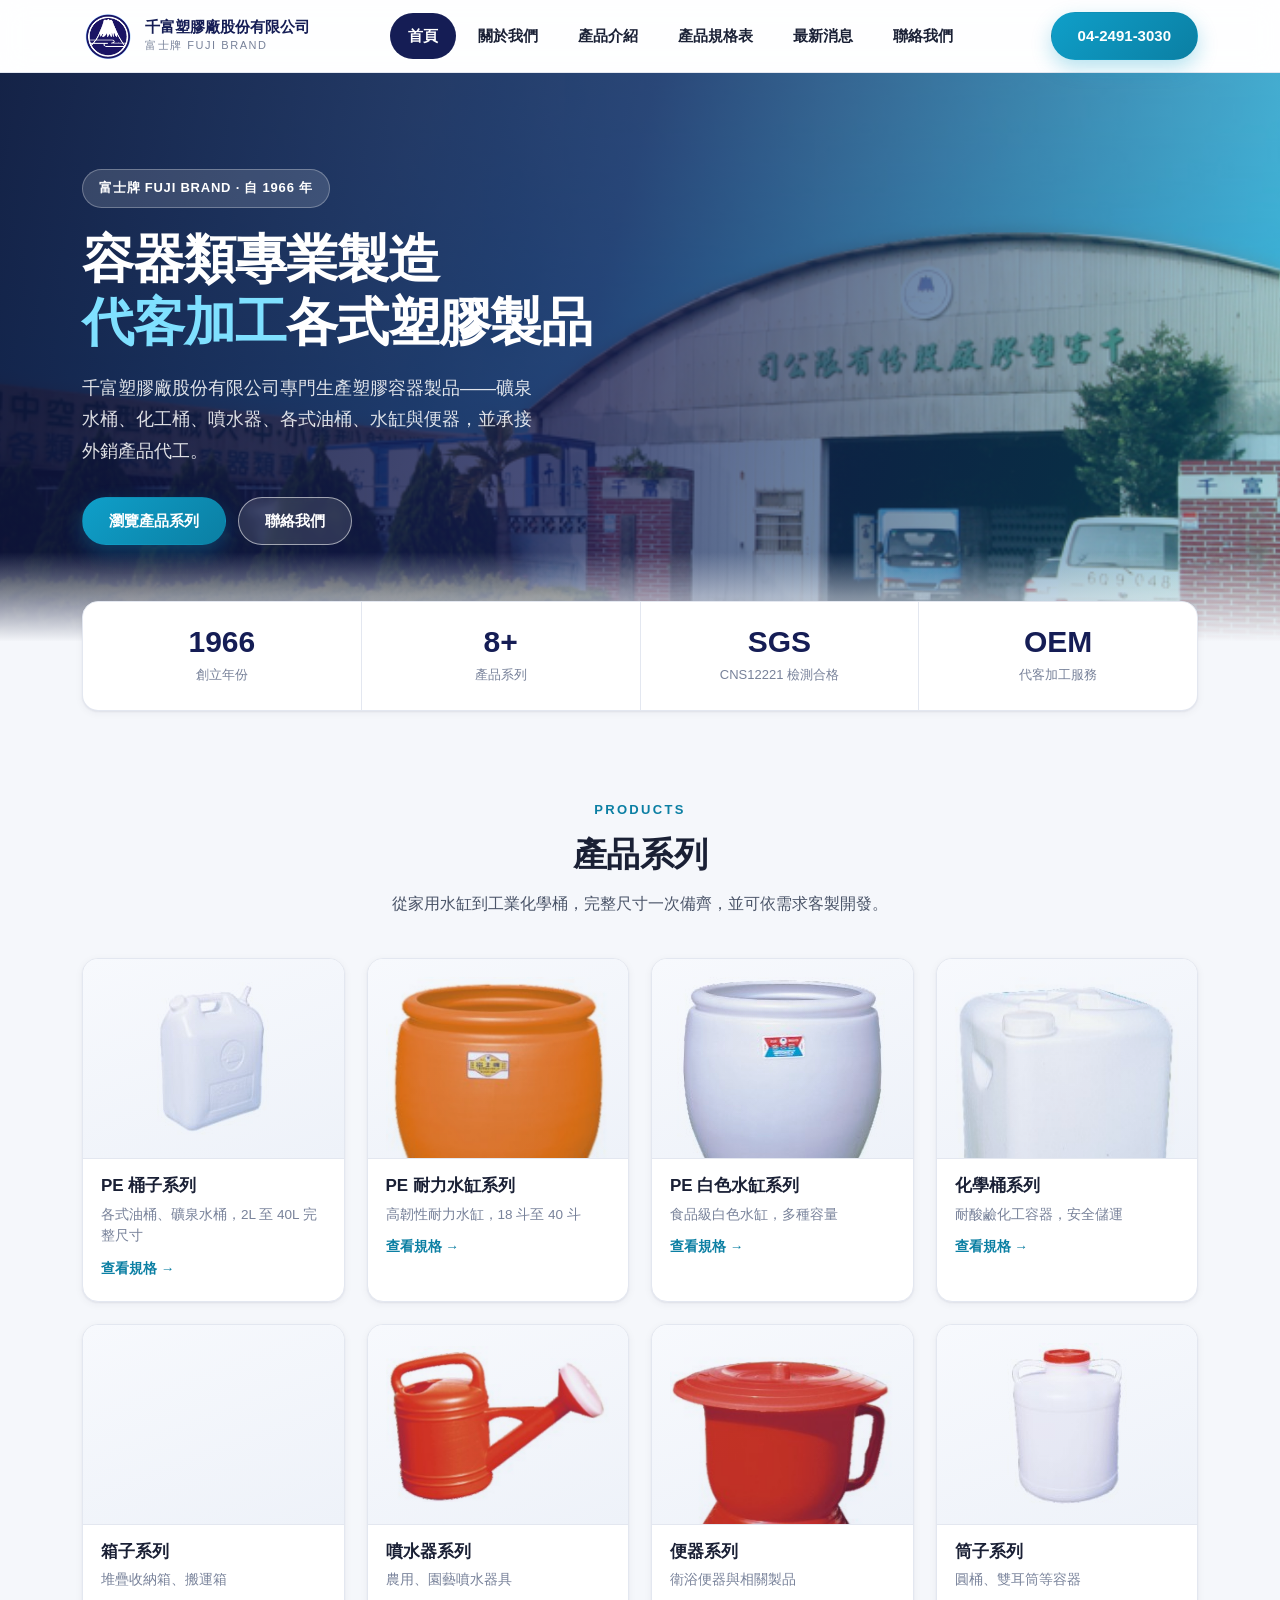
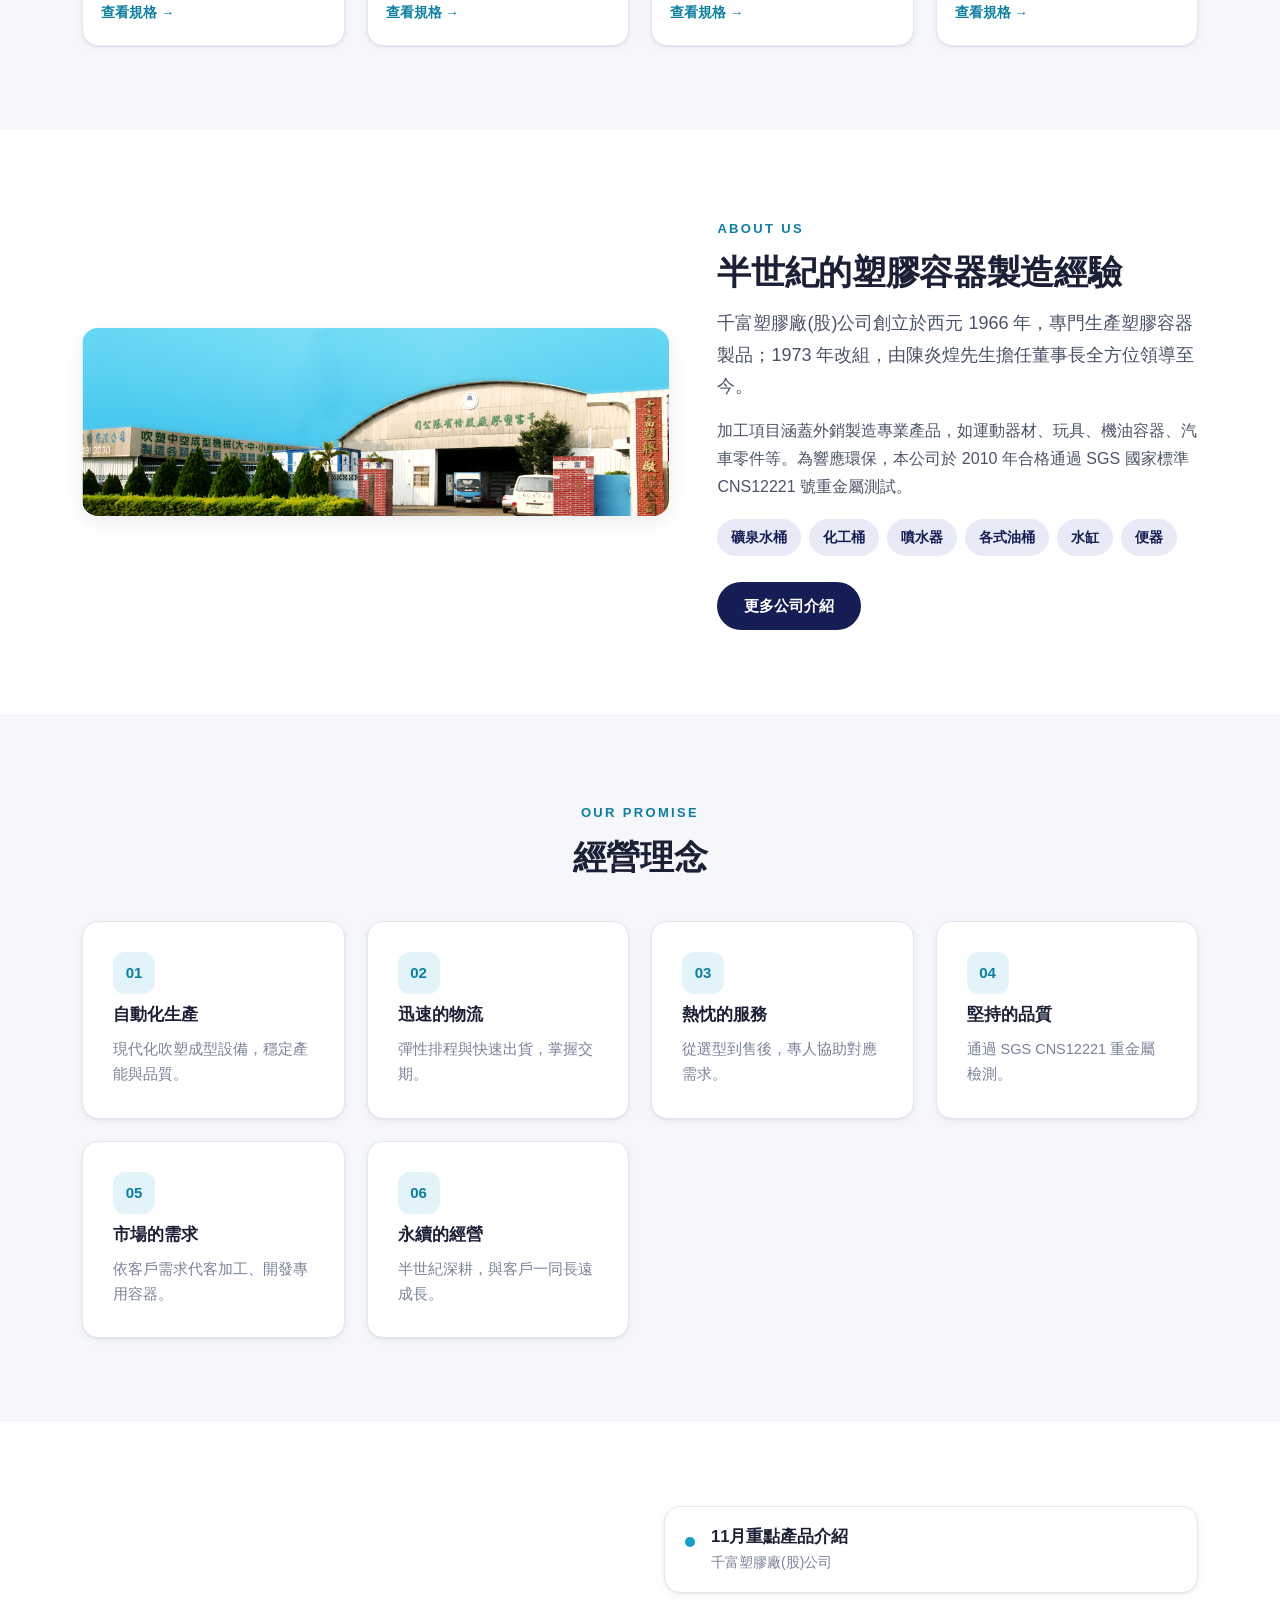
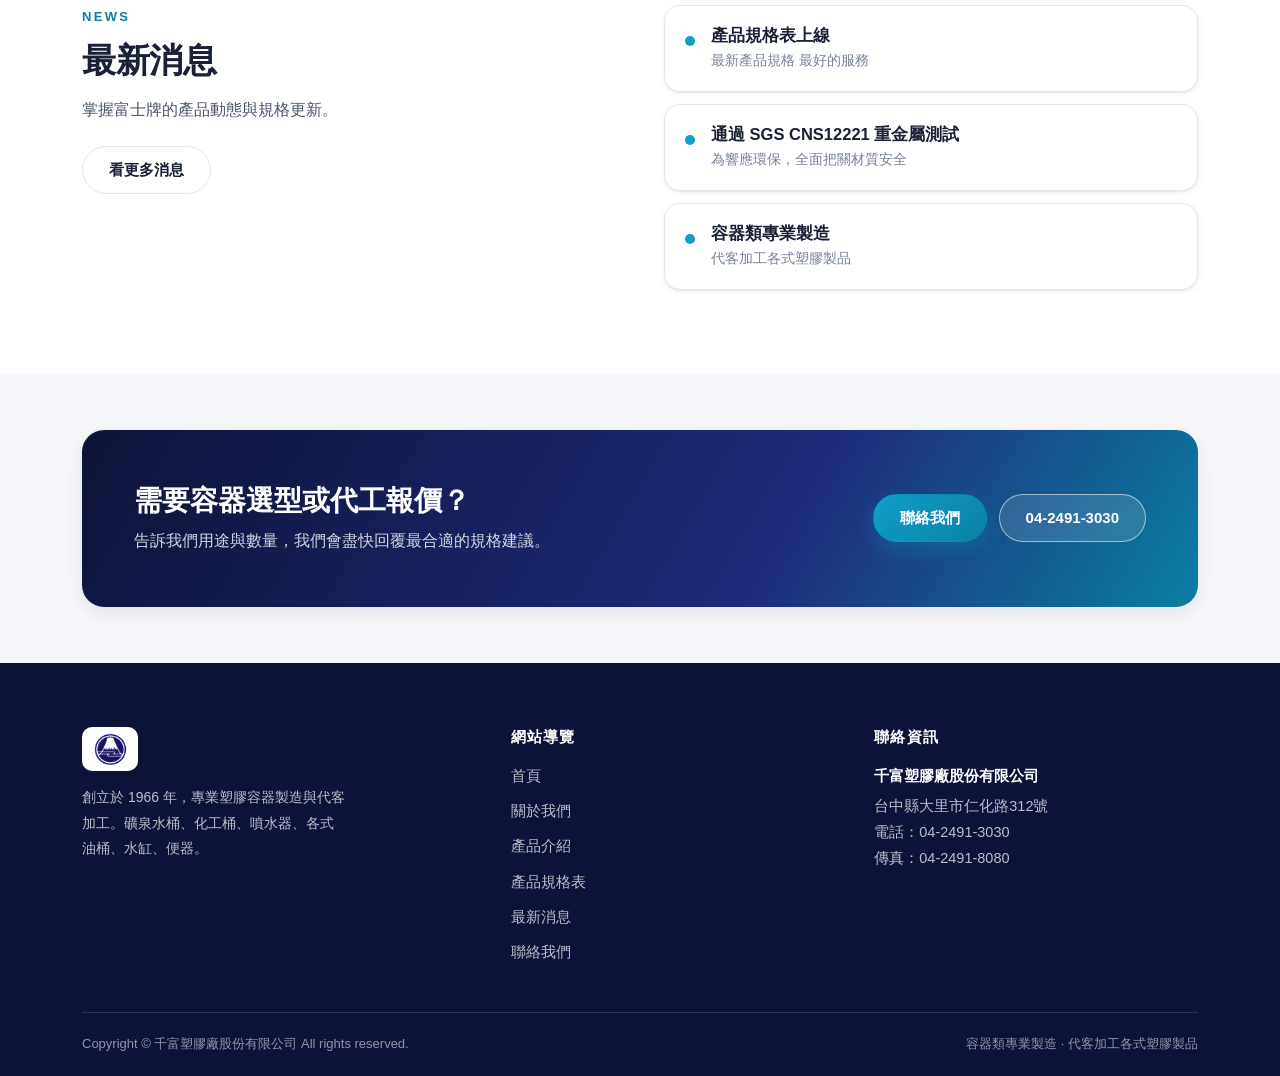
==== commit e65dc0cc: "移除豐裕防水材料公司相關資訊 - 頁尾聯絡資訊移除豐裕防水材料公司區塊（全站 13 頁） - 聯絡我們頁移除豐裕資訊卡，改為千富資訊卡與地圖並排  Co-Authored-By: Claude Opu" ====
--- a/index.html
+++ b/index.html
@@ -12,8 +12,10 @@
 <meta property="og:type" content="website">
 <meta property="og:title" content="富士牌 FUJI BRAND 容器類專業製造 代客加工各式塑膠製品 | 千富塑膠廠股份有限公司">
 <meta property="og:description" content="千富塑膠廠(股)公司創立於西元1966年，專門生產塑膠容器製品，礦泉水桶、化工桶、噴水器、各式油桶、水缸、便器。加工：外銷製造專業產品如運動器材、玩具、機油容器、汽車零件等。為響應環保，於2010年合格通過SGS國家標準CNS12221號重金屬測試。">
-<meta property="og:image" content="images/main-banner-big.jpg">
+<meta property="og:url" content="https://www.fujibrand.com.tw/">
+<meta property="og:image" content="https://www.fujibrand.com.tw/images/main-banner-big.jpg">
 <meta property="og:locale" content="zh_TW">
+<link rel="canonical" href="https://www.fujibrand.com.tw/">
 <link rel="icon" href="images/fuji-logo.png" type="image/png">
 <link rel="stylesheet" href="assets/site.css">
 <script>document.documentElement.className += " js";</script>
@@ -295,12 +297,6 @@
             電話：<a href="tel:+886424913030">04-2491-3030</a><br>
             傳真：04-2491-8080</p>
         </div>
-        <div class="footer-office">
-          <strong>豐裕防水材料公司</strong>
-          <p>台中市昌平路二段162-4號<br>
-            電話：<a href="tel:+886424220523">04-2422-0523</a><br>
-            傳真：04-2422-2833</p>
-        </div>
       </div>
     </div>
     <div class="footer-bottom">
--- a/assets/site.css
+++ b/assets/site.css
@@ -428,6 +428,10 @@
 
 /* split (image + text) */
 .split { display: grid; gap: clamp(24px, 4vw, 48px); align-items: center; }
+.split--stretch { align-items: stretch; }
+@media (min-width: 900px) {
+  .split--stretch .map-embed { aspect-ratio: auto; height: 100%; min-height: 320px; }
+}
 @media (min-width: 900px) { .split { grid-template-columns: 1fr 1fr; } .split--wide { grid-template-columns: 1.1fr .9fr; } }
 
 .split-media img {
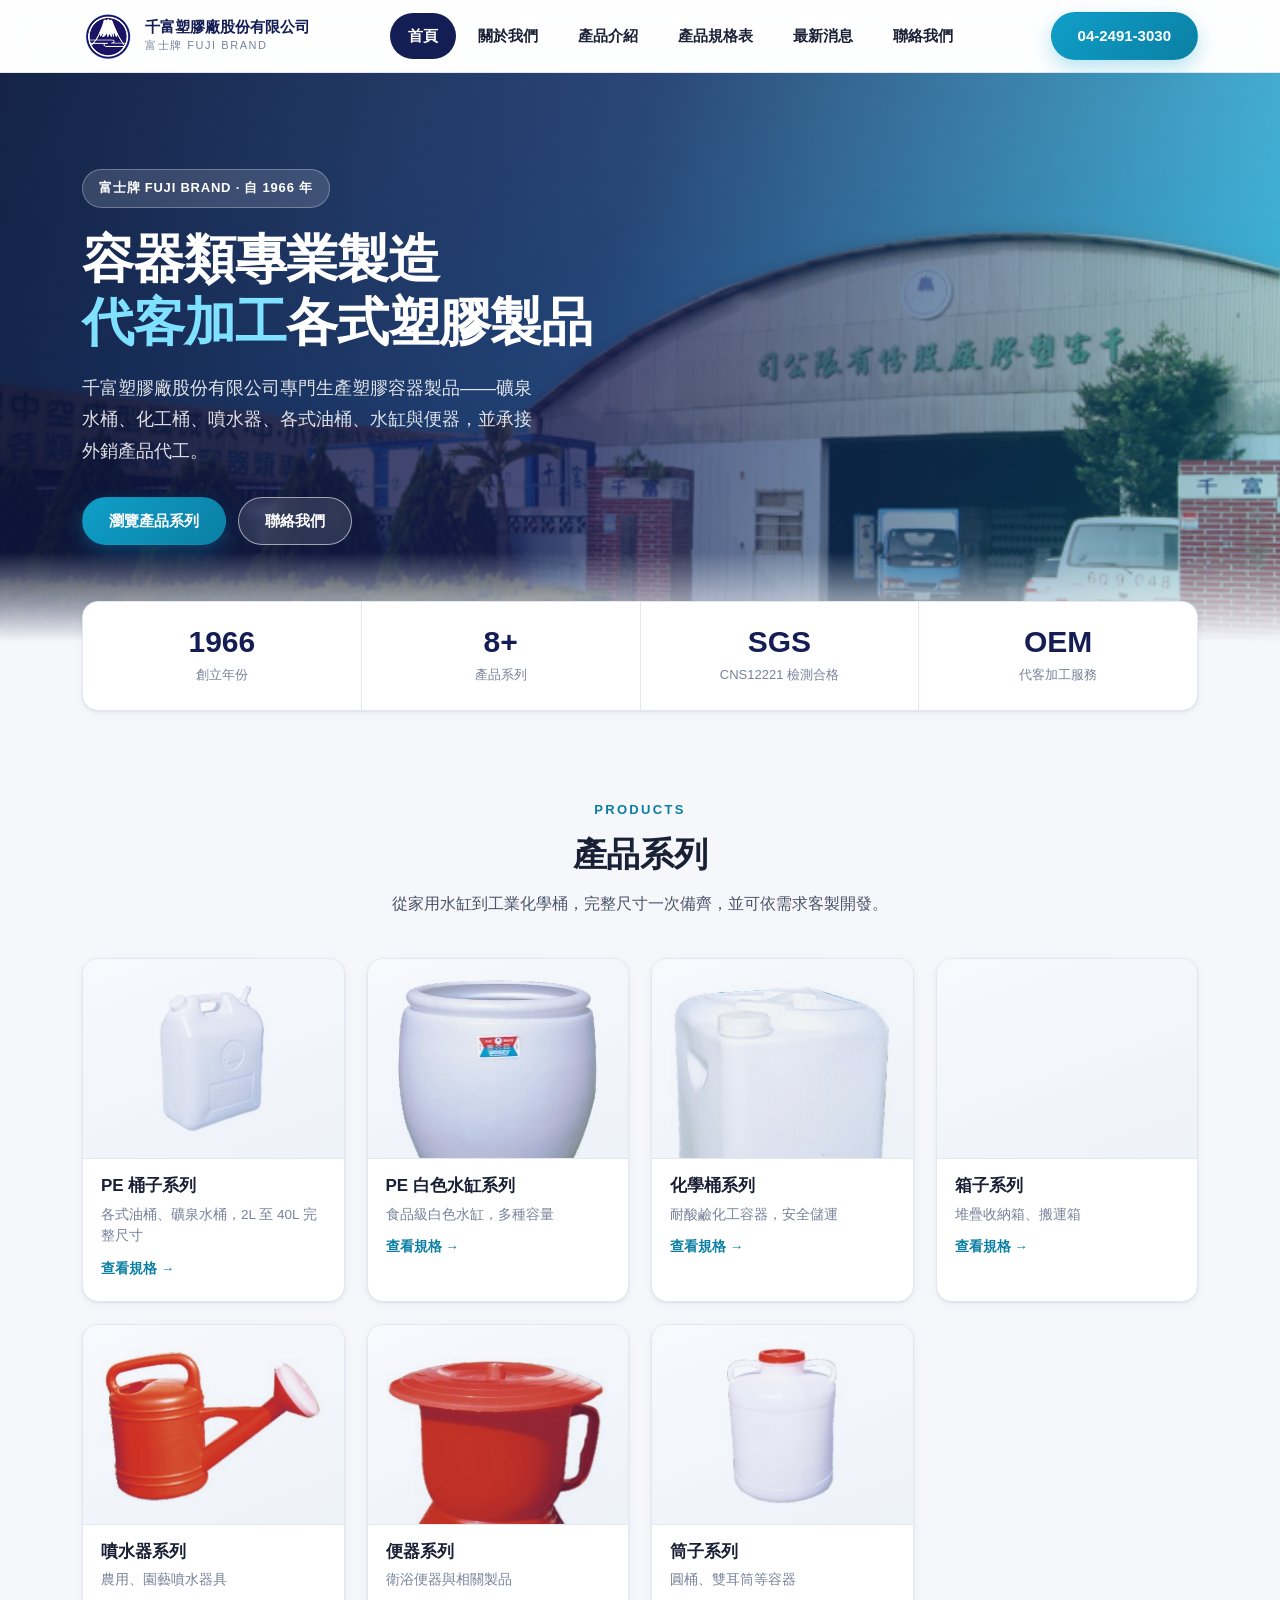
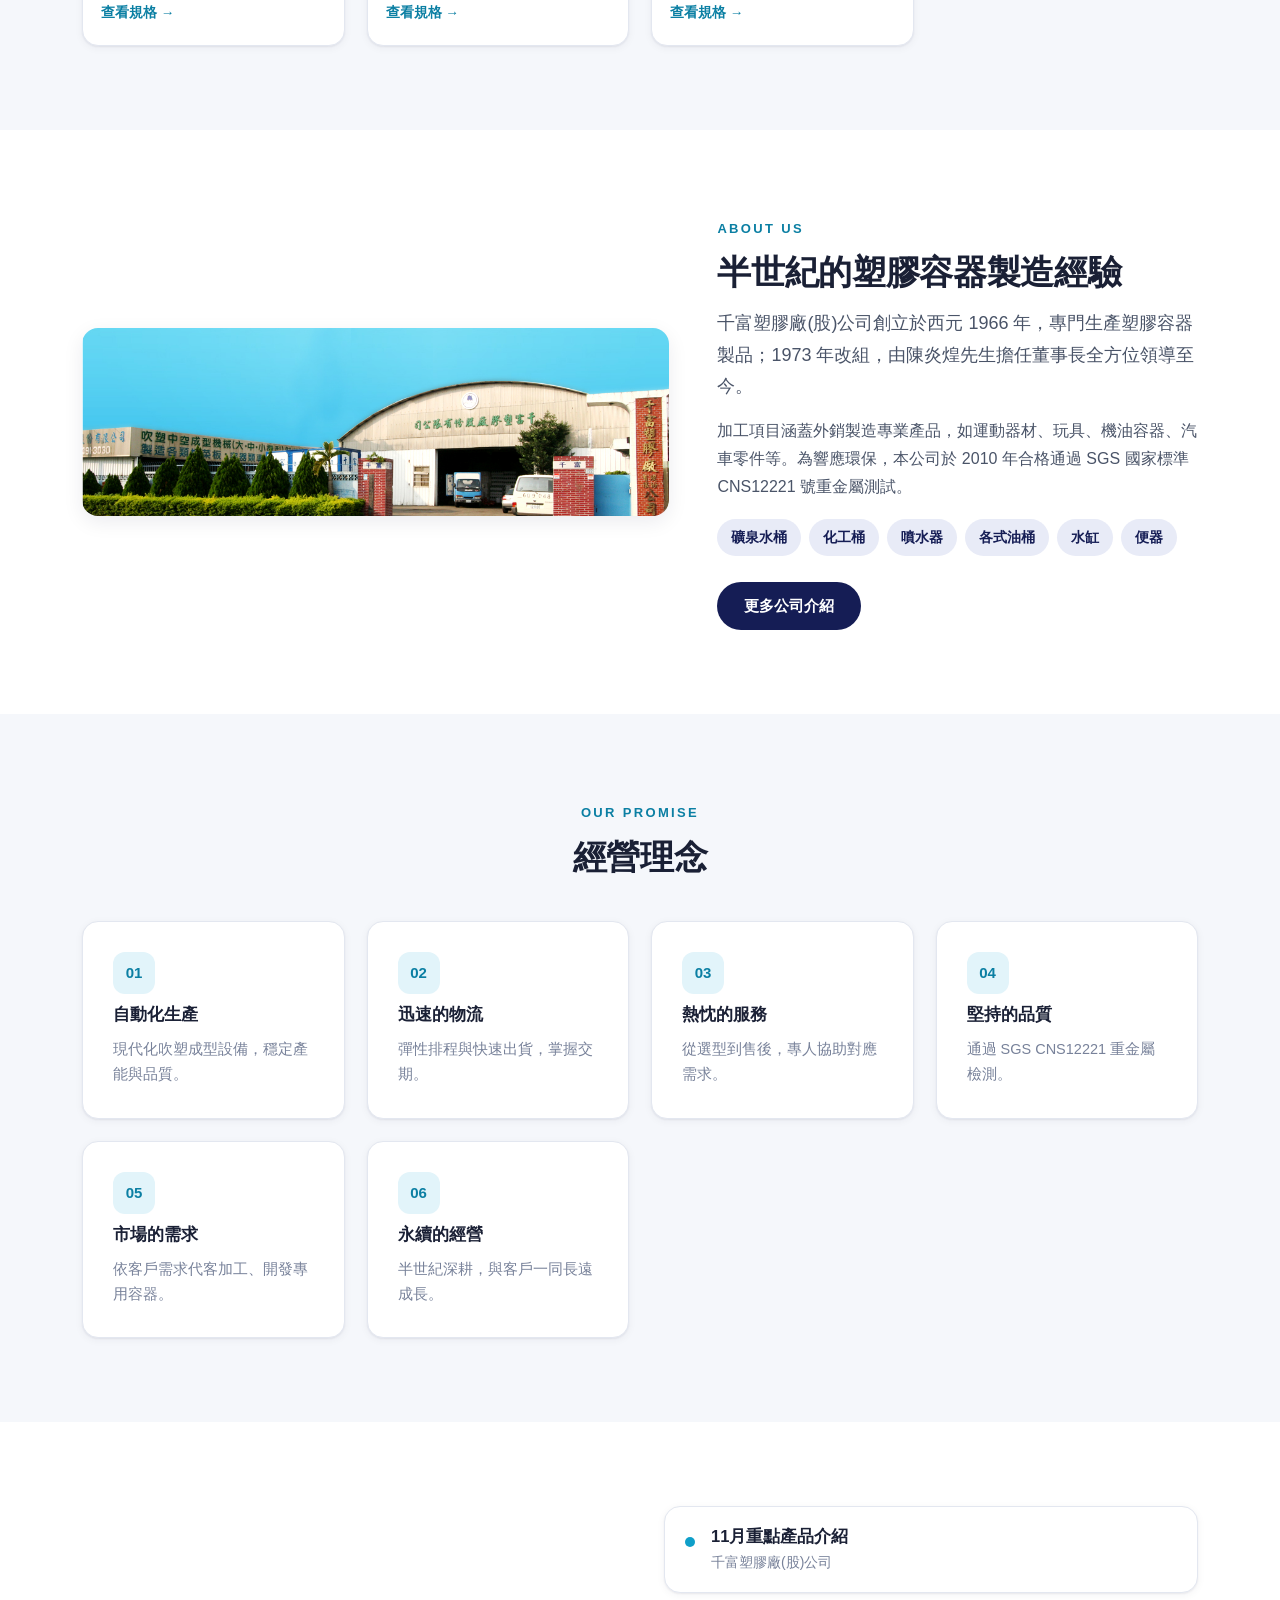
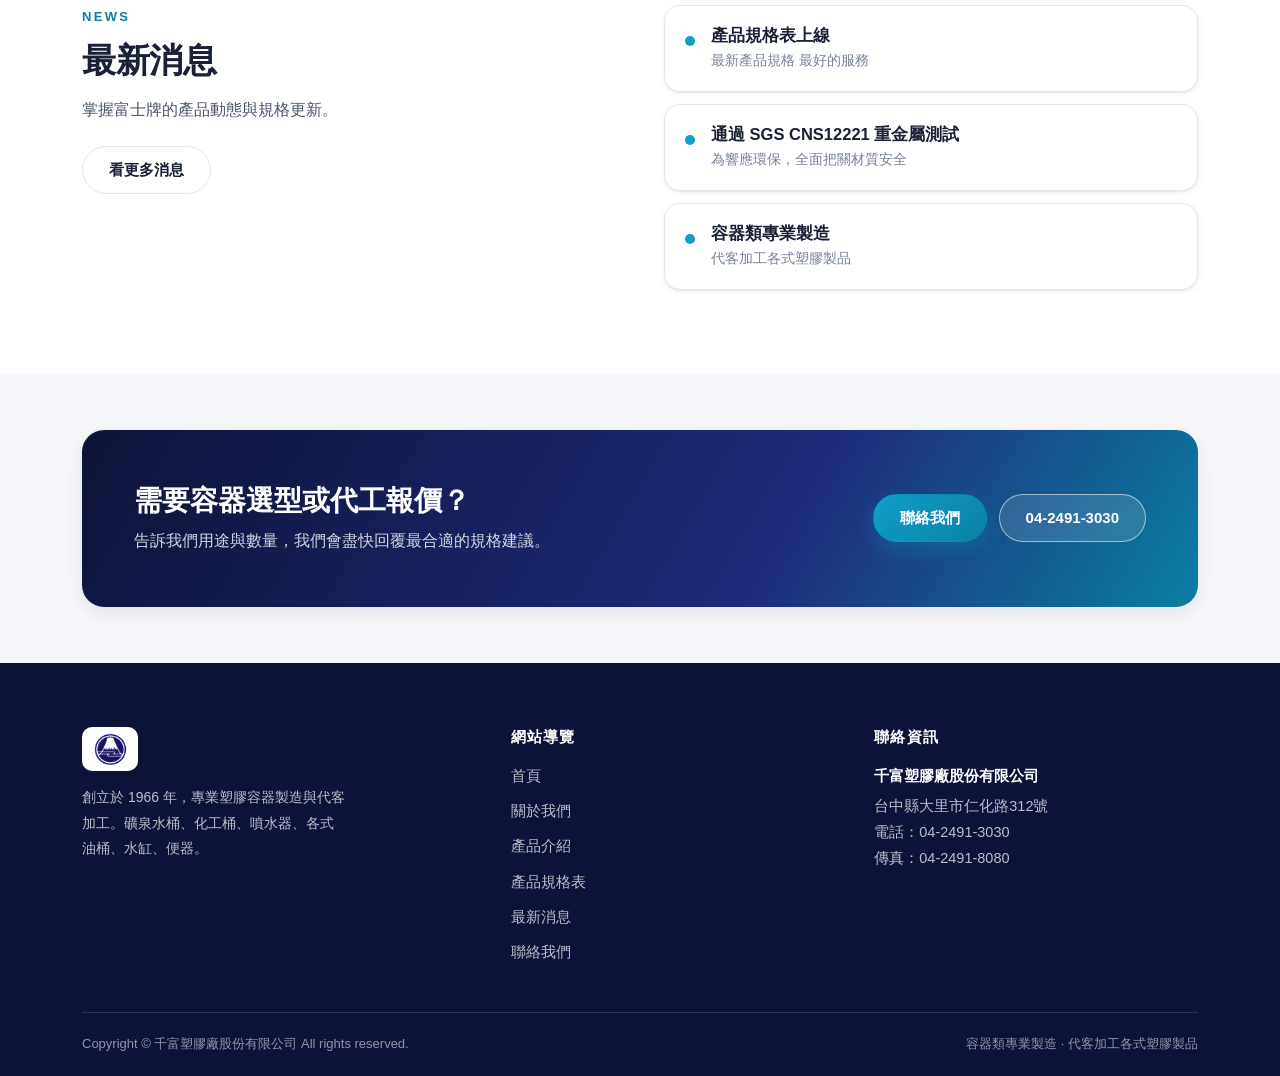
==== commit fc4f4877: "更新產品規格並移除 PE 耐力水缸系列 PE 桶子系列： - BB-06 9L→10L、BB-07 10L→16L、BB-08 16L→20L 小型 - 移除 BB-09 小型活動嘴油桶 - BB-1" ====
--- a/index.html
+++ b/index.html
@@ -6,7 +6,7 @@
 <meta name="theme-color" content="#151d55">
 <title>富士牌 FUJI BRAND 容器類專業製造 代客加工各式塑膠製品 | 千富塑膠廠股份有限公司</title>
 <meta name="description" content="千富塑膠廠(股)公司創立於西元1966年，專門生產塑膠容器製品，礦泉水桶、化工桶、噴水器、各式油桶、水缸、便器。加工：外銷製造專業產品如運動器材、玩具、機油容器、汽車零件等。為響應環保，於2010年合格通過SGS國家標準CNS12221號重金屬測試。">
-<meta name="keywords" content="PE桶子, 筒子, 噴水器, 便器, PE白色水缸, PE耐力水缸, 化工桶, 箱子, 塑膠容器, 容器類專業製造, 代客加工各式塑膠製品, 千富塑膠廠, 富士牌, FUJI BRAND">
+<meta name="keywords" content="PE桶子, 筒子, 噴水器, 便器, PE白色水缸, 化工桶, 箱子, 塑膠容器, 容器類專業製造, 代客加工各式塑膠製品, 千富塑膠廠, 富士牌, FUJI BRAND">
 <meta name="author" content="千富塑膠廠股份有限公司">
 <meta name="robots" content="index,follow">
 <meta property="og:type" content="website">
@@ -87,14 +87,6 @@
           <span class="tile-more">查看規格 →</span>
         </div>
       </a>
-      <a class="tile" href="products-2.html">
-        <div class="tile-media"><img src="images/products/59.jpg" alt="PE 耐力水缸系列" loading="lazy"></div>
-        <div class="tile-body">
-          <h3>PE 耐力水缸系列</h3>
-          <p>高韌性耐力水缸，18 斗至 40 斗</p>
-          <span class="tile-more">查看規格 →</span>
-        </div>
-      </a>
       <a class="tile" href="products-3.html">
         <div class="tile-media"><img src="images/products/109.jpg" alt="PE 白色水缸系列" loading="lazy"></div>
         <div class="tile-body">
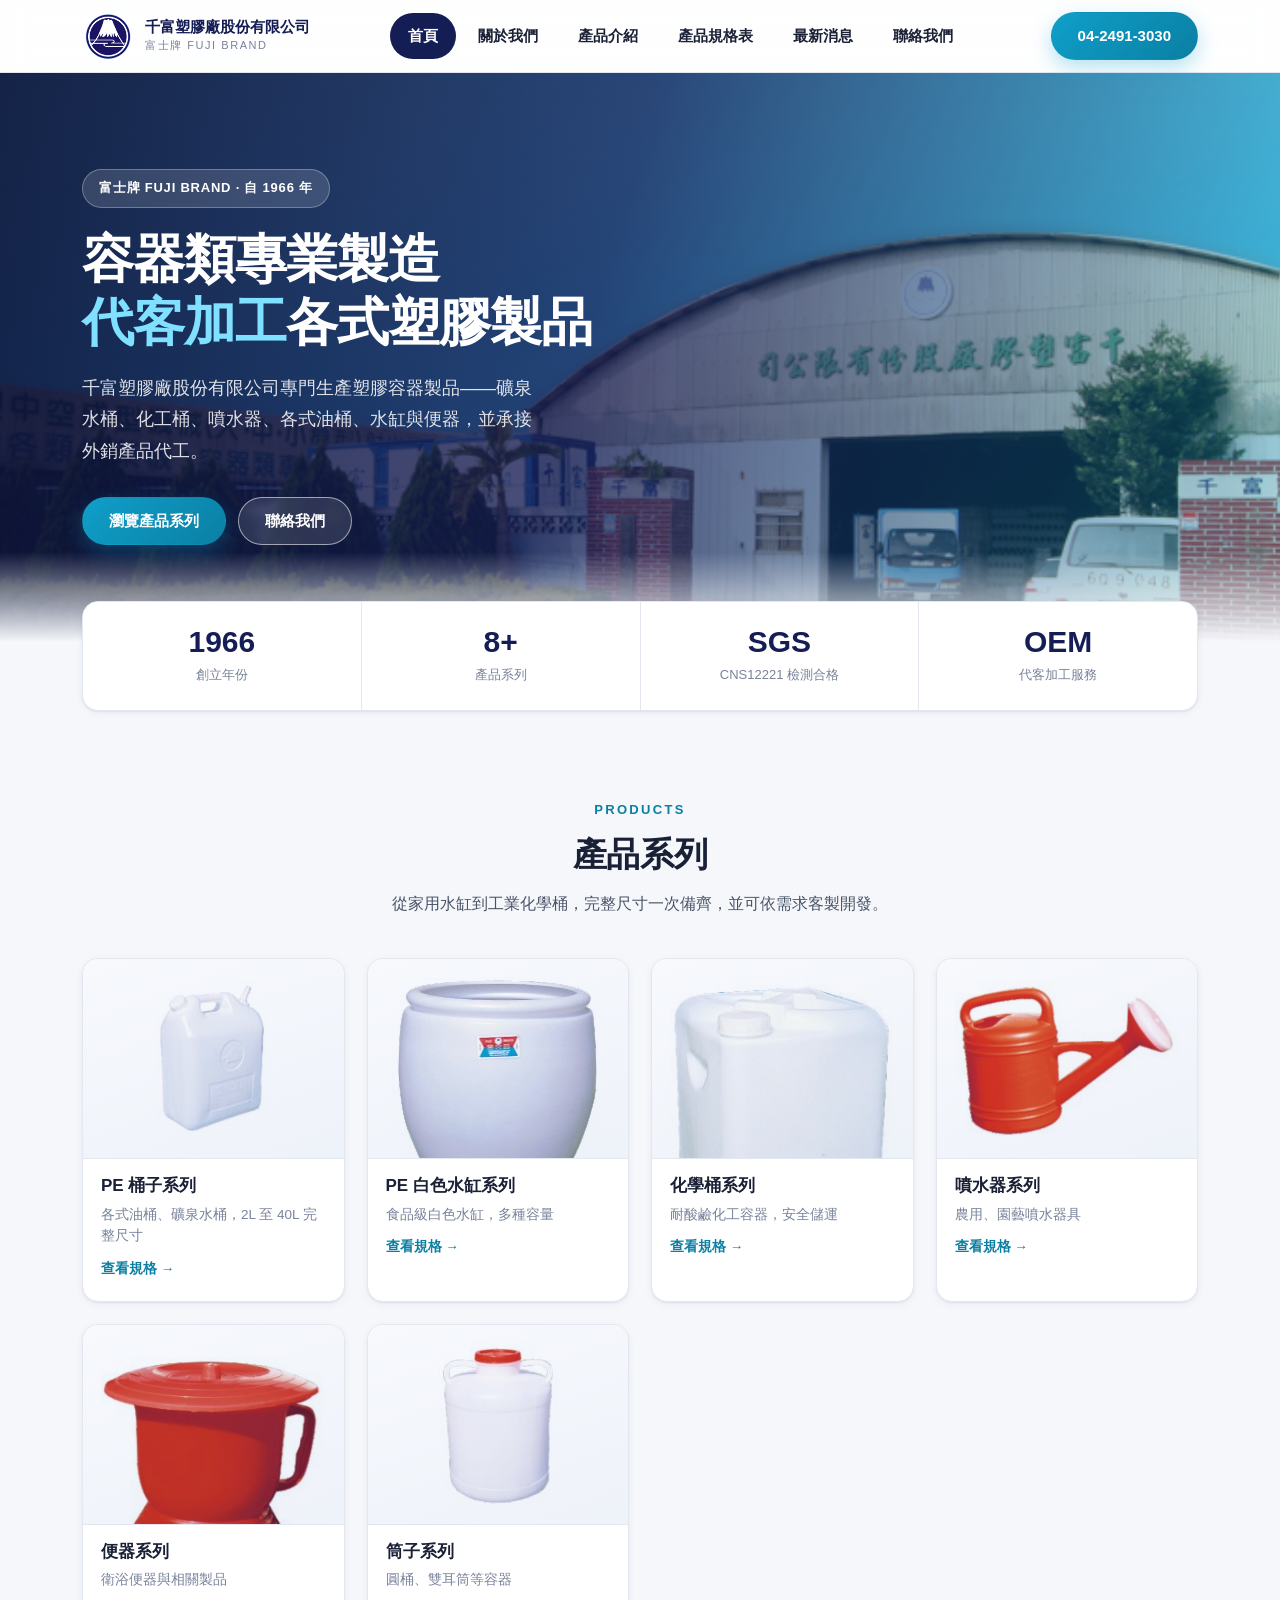
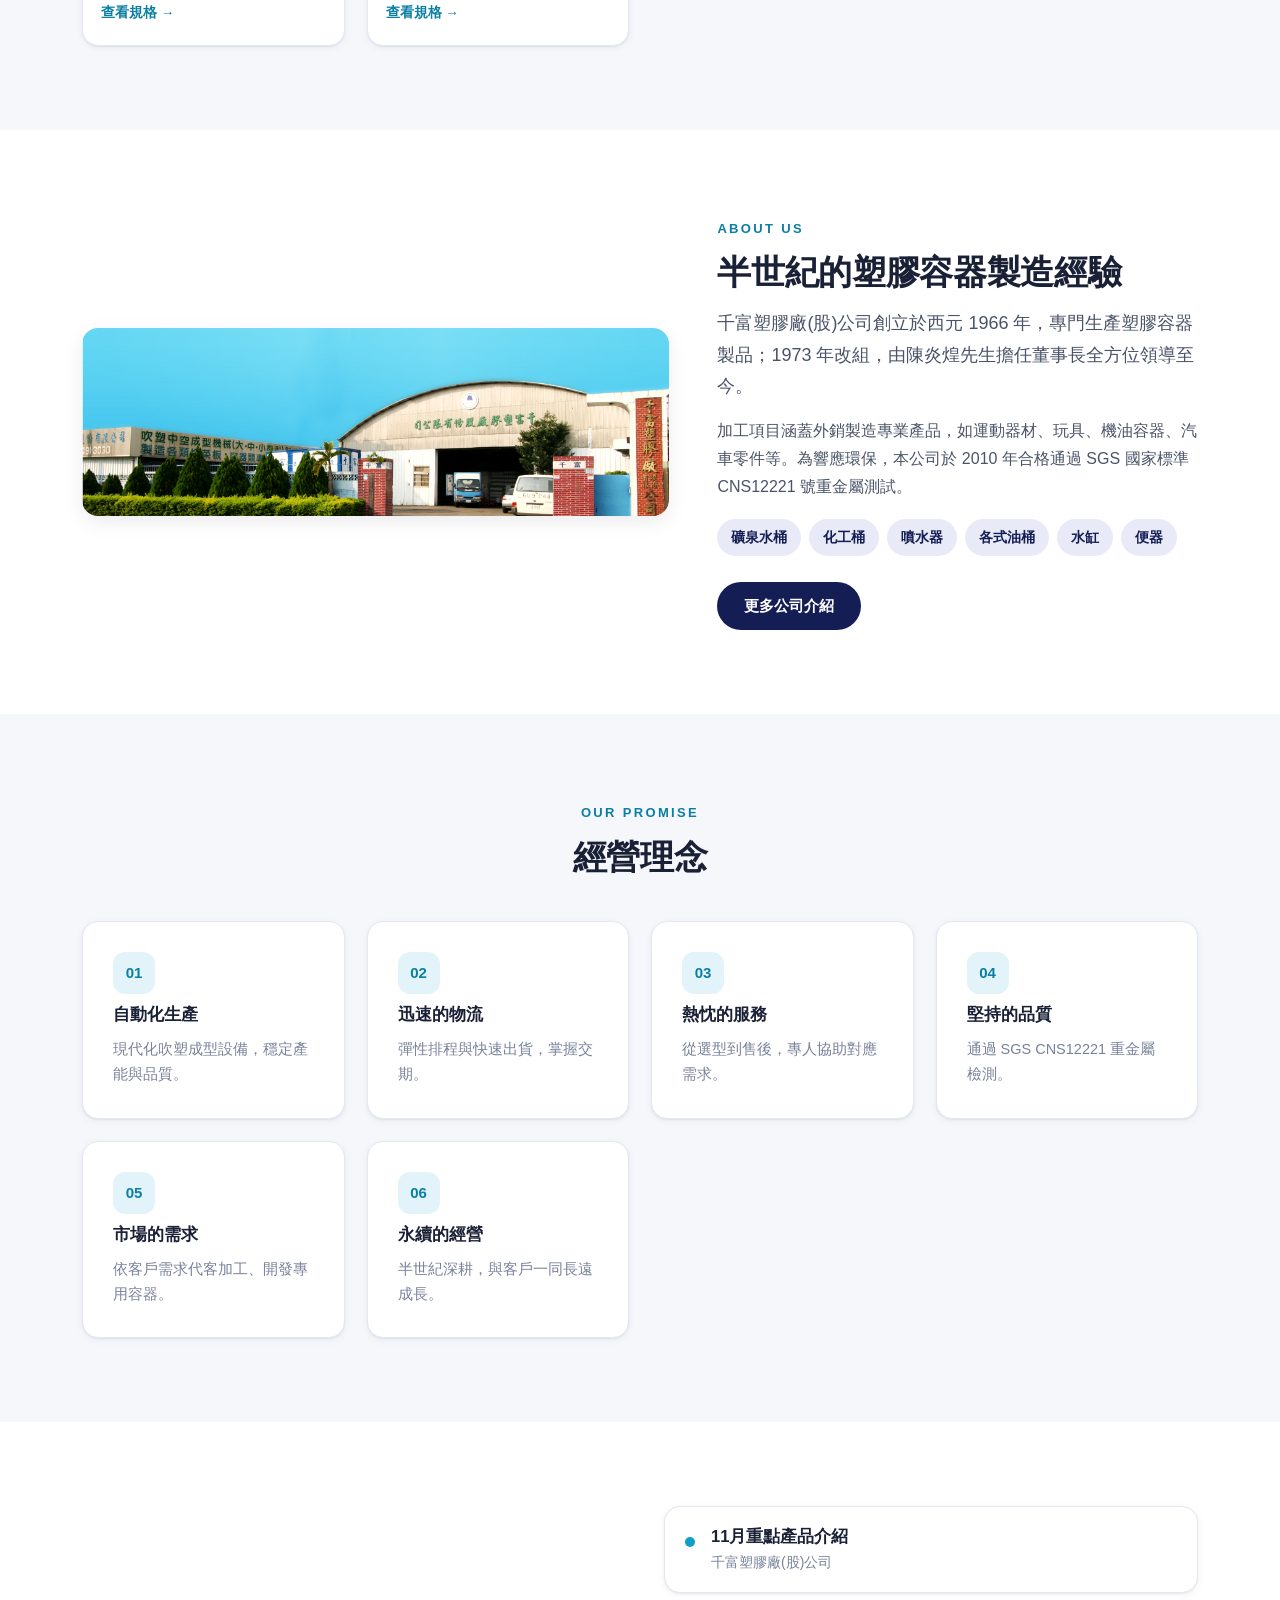
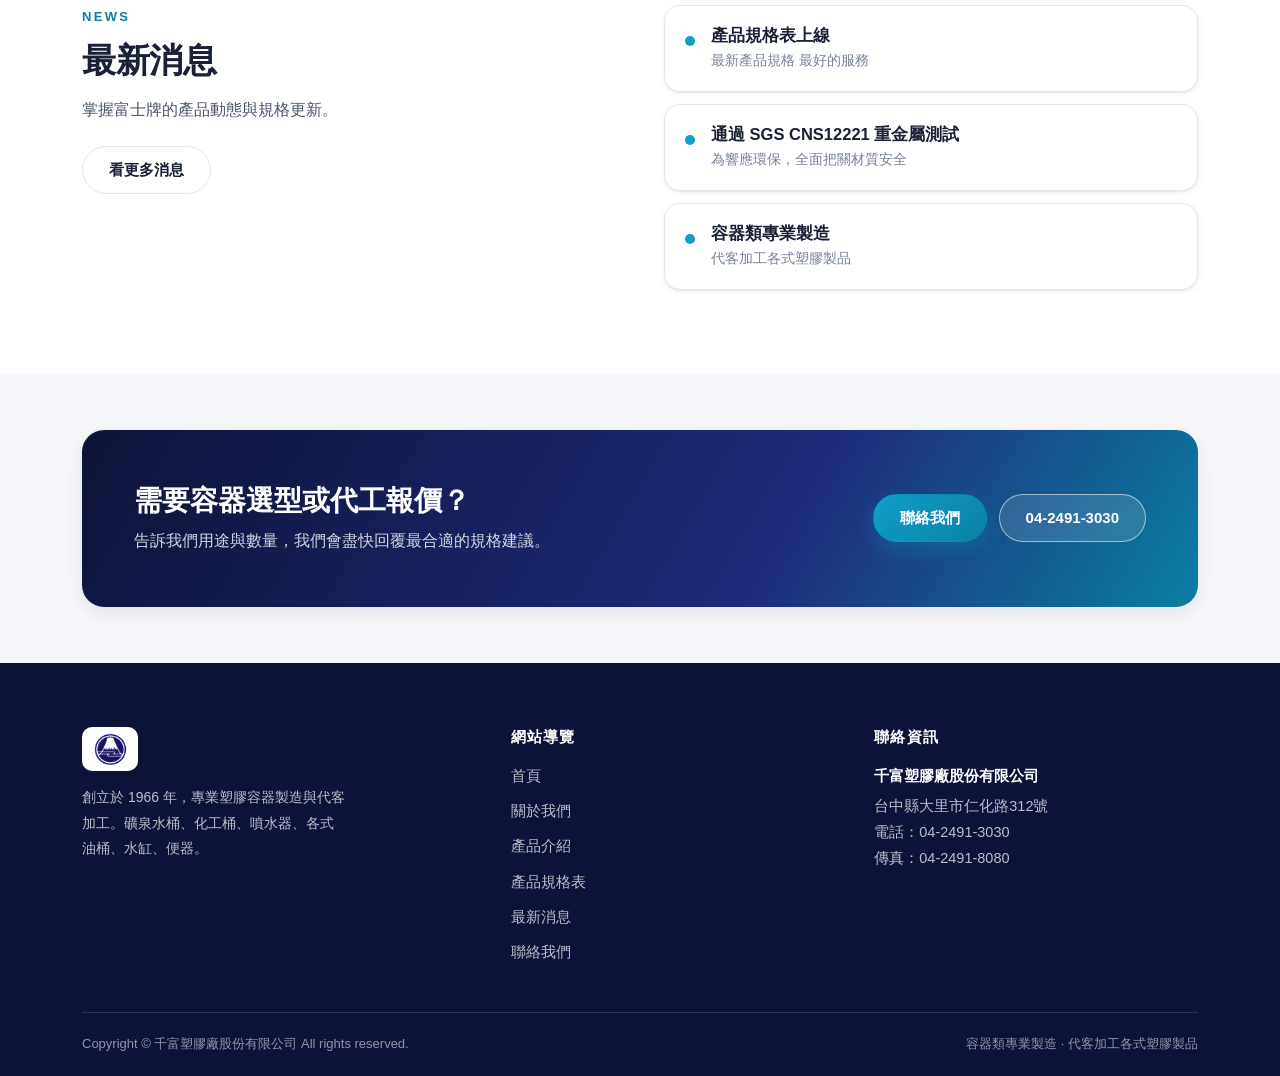
==== commit b06ae7fd: "暫時隱藏箱子系列 移除側欄連結、首頁卡片與 sitemap 條目，並將 products-5.html 設為 noindex,nofollow。頁面檔案保留以便日後恢復。  Co-Authored-B" ====
--- a/index.html
+++ b/index.html
@@ -103,14 +103,6 @@
           <span class="tile-more">查看規格 →</span>
         </div>
       </a>
-      <a class="tile" href="products-5.html">
-        <div class="tile-media"><img src="images/products/0.jpg" alt="箱子系列" loading="lazy"></div>
-        <div class="tile-body">
-          <h3>箱子系列</h3>
-          <p>堆疊收納箱、搬運箱</p>
-          <span class="tile-more">查看規格 →</span>
-        </div>
-      </a>
       <a class="tile" href="products-6.html">
         <div class="tile-media"><img src="images/products/61.jpg" alt="噴水器系列" loading="lazy"></div>
         <div class="tile-body">
--- a/assets/site.css
+++ b/assets/site.css
@@ -578,6 +578,8 @@
 
 .product-title { font-size: clamp(22px, 3.2vw, 30px); margin-bottom: 10px; }
 
+.product-intro { margin-bottom: clamp(22px, 3vw, 32px); }
+
 /* ---------- tables ---------- */
 .table-card {
   background: #fff;
@@ -593,6 +595,7 @@
   background: linear-gradient(180deg, #fbfcfe, #f5f7fb);
 }
 .table-card + .table-card { margin-top: 20px; }
+.table-card + .product-head { margin-top: clamp(28px, 4vw, 40px); }
 
 .table-scroll { overflow-x: auto; -webkit-overflow-scrolling: touch; }
 
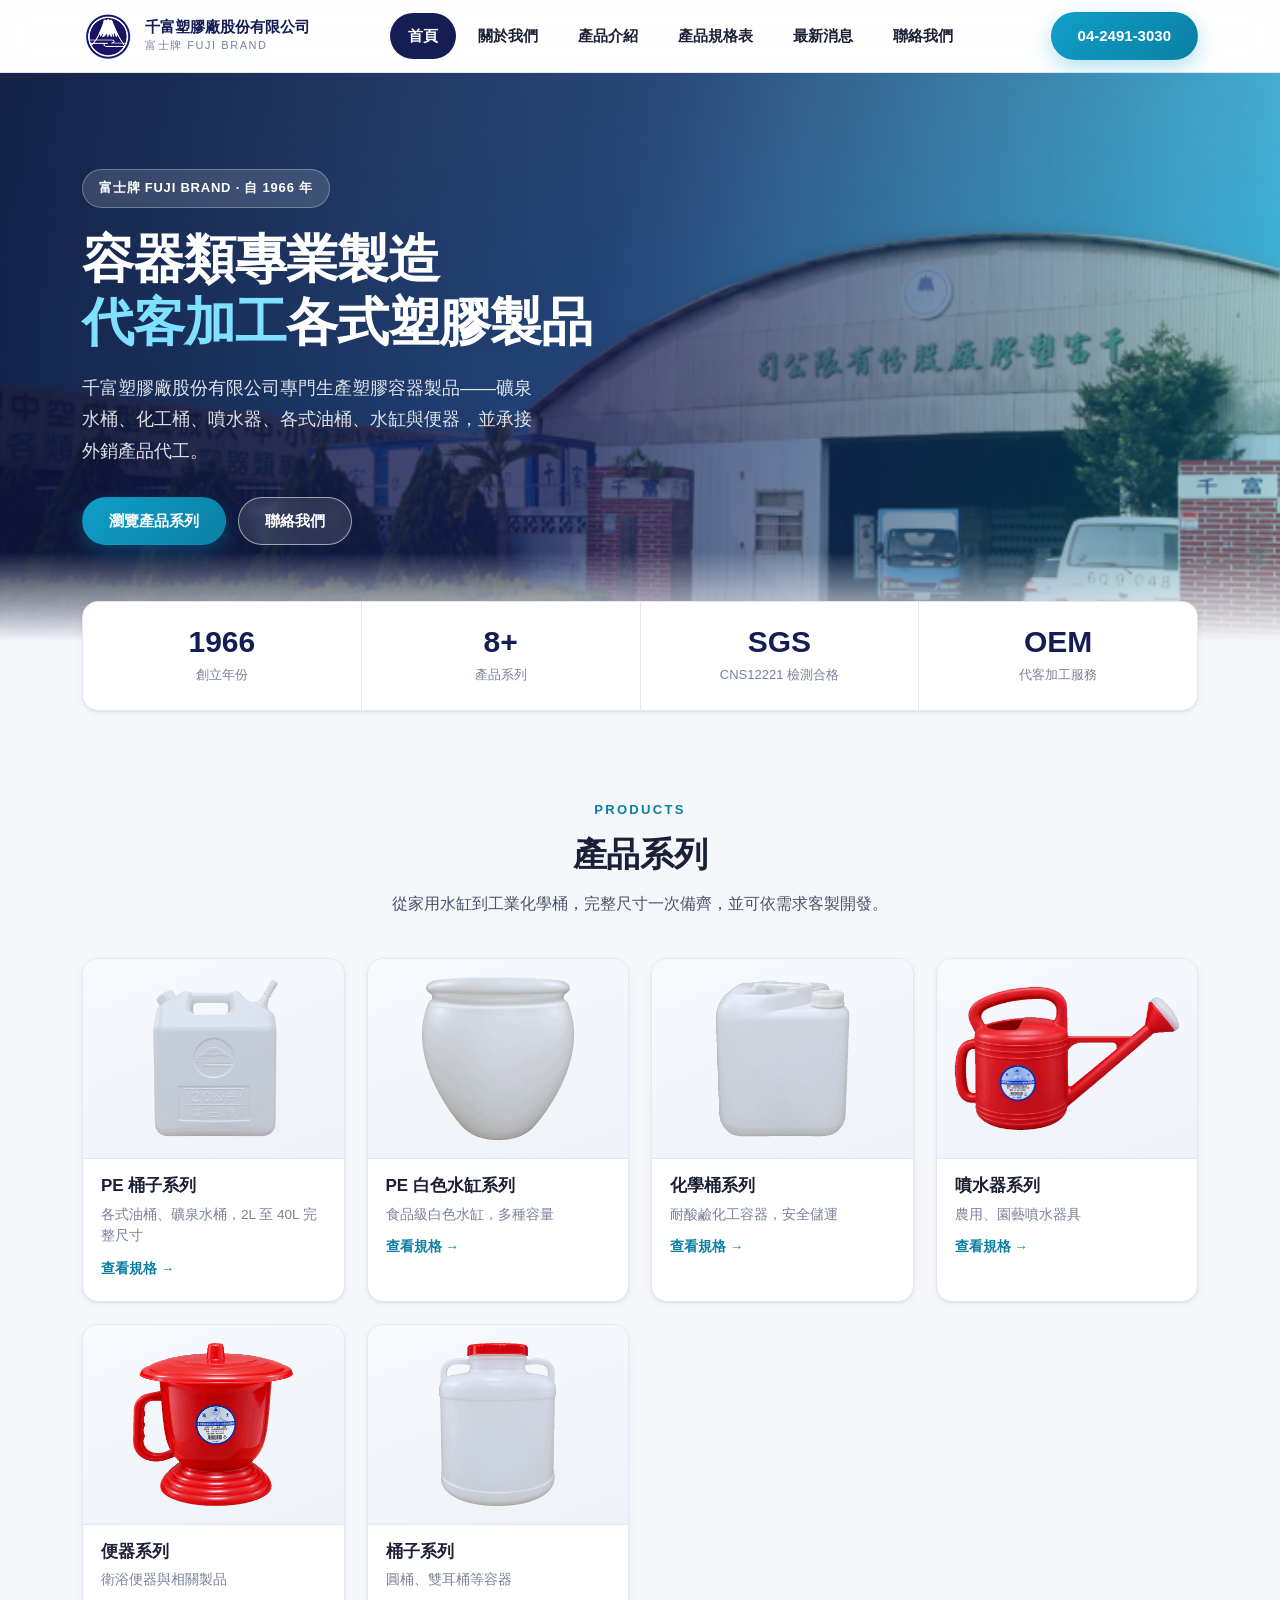
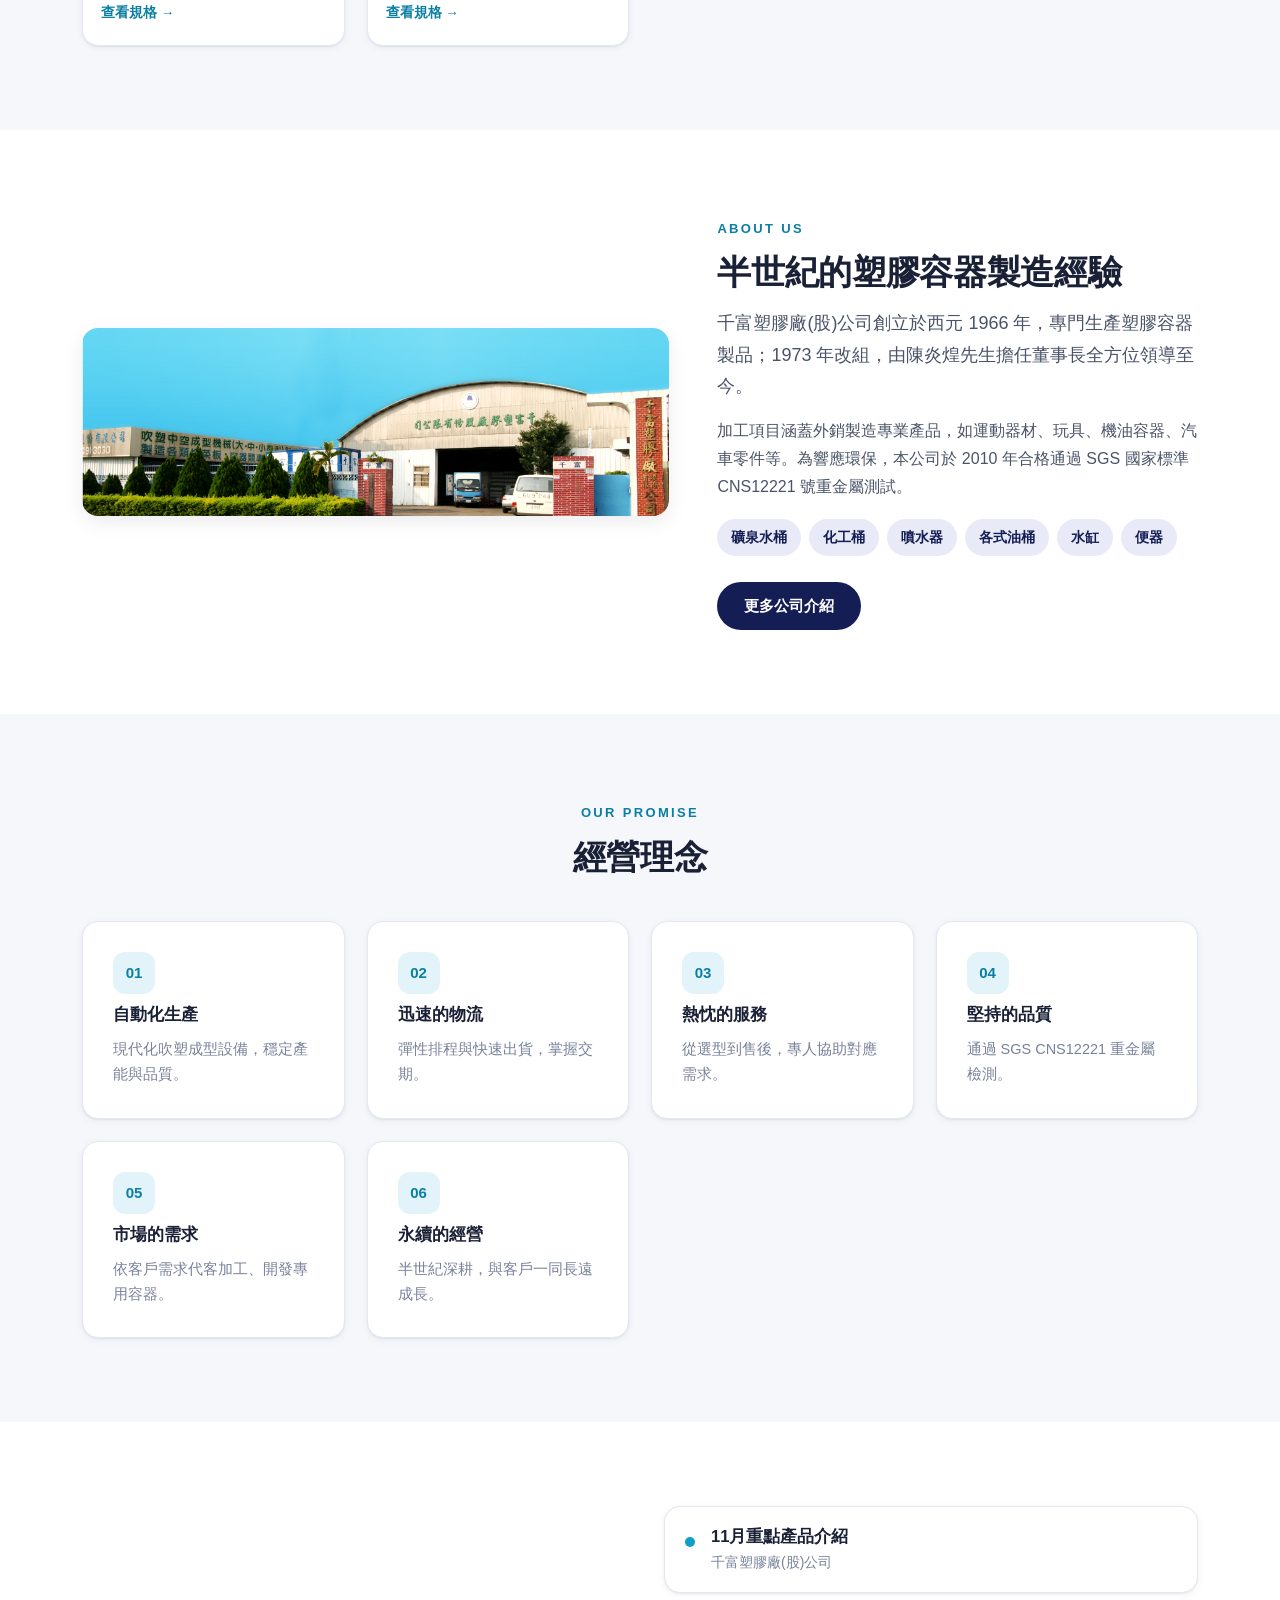
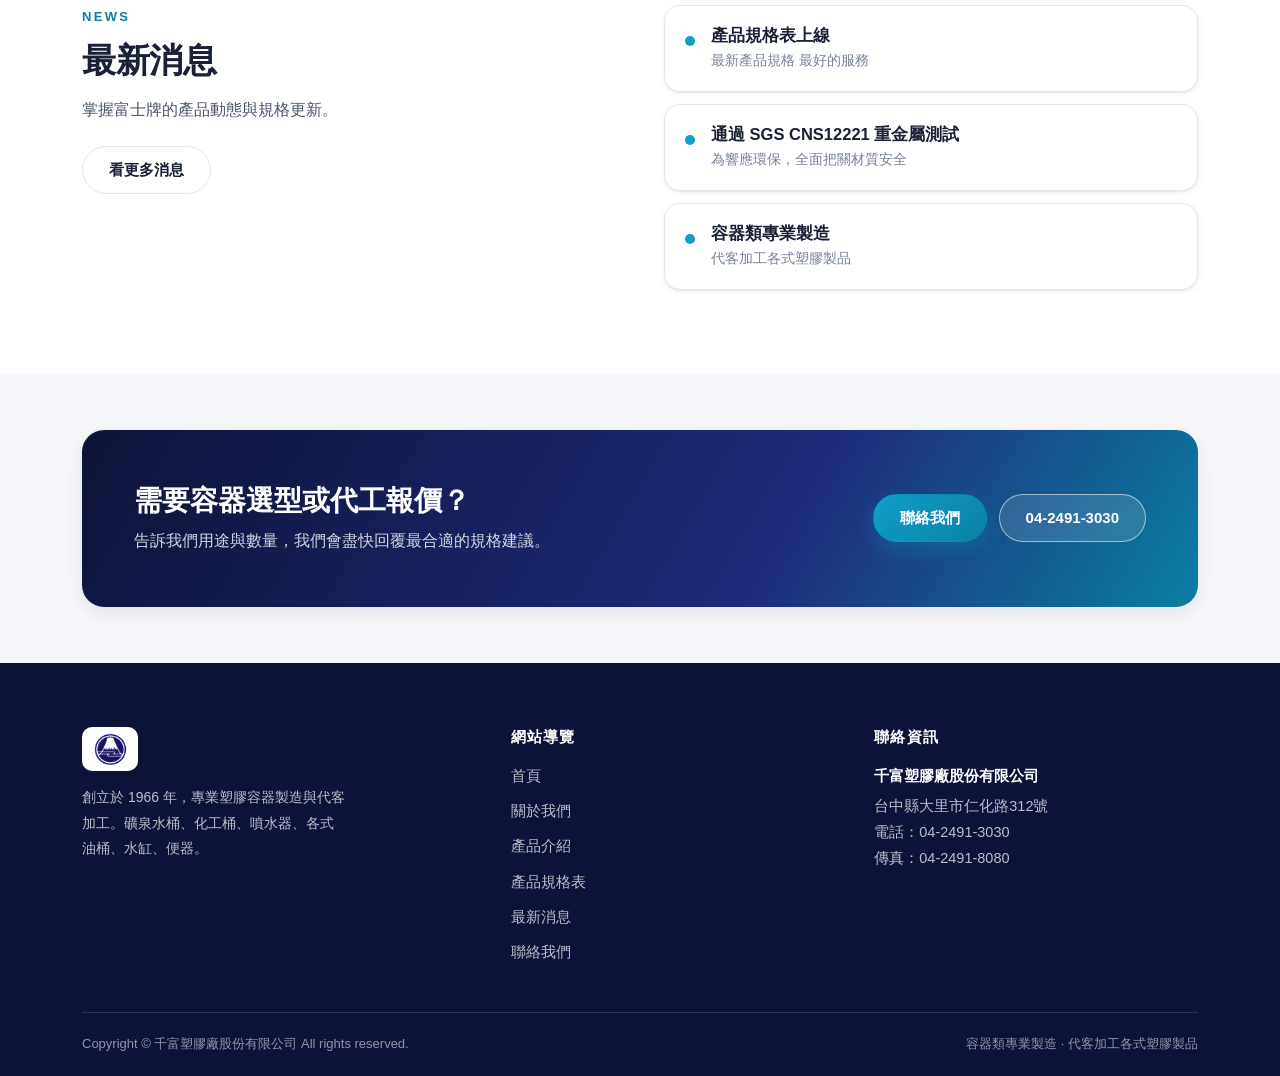
==== commit 7c2a40f3: "更新產品圖片並統一「桶子」用詞 - 化學桶、噴水器、便器、桶子、PE 白色水缸系列改用新產品照   （去背透明 PNG，統一比照 oil-bucket.png 的尺寸規格） - 全站「筒子」統一改為「" ====
--- a/index.html
+++ b/index.html
@@ -6,7 +6,7 @@
 <meta name="theme-color" content="#151d55">
 <title>富士牌 FUJI BRAND 容器類專業製造 代客加工各式塑膠製品 | 千富塑膠廠股份有限公司</title>
 <meta name="description" content="千富塑膠廠(股)公司創立於西元1966年，專門生產塑膠容器製品，礦泉水桶、化工桶、噴水器、各式油桶、水缸、便器。加工：外銷製造專業產品如運動器材、玩具、機油容器、汽車零件等。為響應環保，於2010年合格通過SGS國家標準CNS12221號重金屬測試。">
-<meta name="keywords" content="PE桶子, 筒子, 噴水器, 便器, PE白色水缸, 化工桶, 箱子, 塑膠容器, 容器類專業製造, 代客加工各式塑膠製品, 千富塑膠廠, 富士牌, FUJI BRAND">
+<meta name="keywords" content="PE桶子, 桶子, 噴水器, 便器, PE白色水缸, 化工桶, 箱子, 塑膠容器, 容器類專業製造, 代客加工各式塑膠製品, 千富塑膠廠, 富士牌, FUJI BRAND">
 <meta name="author" content="千富塑膠廠股份有限公司">
 <meta name="robots" content="index,follow">
 <meta property="og:type" content="website">
@@ -80,7 +80,7 @@
     </div>
     <div class="grid grid--4 reveal">
       <a class="tile" href="products.html">
-        <div class="tile-media"><img src="images/products/50.jpg" alt="PE 桶子系列" loading="lazy"></div>
+        <div class="tile-media"><img src="images/products/oil-bucket.png" alt="PE 桶子系列" loading="lazy"></div>
         <div class="tile-body">
           <h3>PE 桶子系列</h3>
           <p>各式油桶、礦泉水桶，2L 至 40L 完整尺寸</p>
@@ -88,7 +88,7 @@
         </div>
       </a>
       <a class="tile" href="products-3.html">
-        <div class="tile-media"><img src="images/products/109.jpg" alt="PE 白色水缸系列" loading="lazy"></div>
+        <div class="tile-media"><img src="images/products/water-vat.png" alt="PE 白色水缸系列" loading="lazy"></div>
         <div class="tile-body">
           <h3>PE 白色水缸系列</h3>
           <p>食品級白色水缸，多種容量</p>
@@ -96,7 +96,7 @@
         </div>
       </a>
       <a class="tile" href="products-4.html">
-        <div class="tile-media"><img src="images/products/53.jpg" alt="化學桶系列" loading="lazy"></div>
+        <div class="tile-media"><img src="images/products/chemical-bucket.png" alt="化學桶系列" loading="lazy"></div>
         <div class="tile-body">
           <h3>化學桶系列</h3>
           <p>耐酸鹼化工容器，安全儲運</p>
@@ -104,7 +104,7 @@
         </div>
       </a>
       <a class="tile" href="products-6.html">
-        <div class="tile-media"><img src="images/products/61.jpg" alt="噴水器系列" loading="lazy"></div>
+        <div class="tile-media"><img src="images/products/sprinkler.png" alt="噴水器系列" loading="lazy"></div>
         <div class="tile-body">
           <h3>噴水器系列</h3>
           <p>農用、園藝噴水器具</p>
@@ -112,7 +112,7 @@
         </div>
       </a>
       <a class="tile" href="products-7.html">
-        <div class="tile-media"><img src="images/products/122.jpg" alt="便器系列" loading="lazy"></div>
+        <div class="tile-media"><img src="images/products/toilet-bowl.png" alt="便器系列" loading="lazy"></div>
         <div class="tile-body">
           <h3>便器系列</h3>
           <p>衛浴便器與相關製品</p>
@@ -120,10 +120,10 @@
         </div>
       </a>
       <a class="tile" href="products-8.html">
-        <div class="tile-media"><img src="images/products/116.jpg" alt="筒子系列" loading="lazy"></div>
-        <div class="tile-body">
-          <h3>筒子系列</h3>
-          <p>圓桶、雙耳筒等容器</p>
+        <div class="tile-media"><img src="images/products/drum.png" alt="桶子系列" loading="lazy"></div>
+        <div class="tile-body">
+          <h3>桶子系列</h3>
+          <p>圓桶、雙耳桶等容器</p>
           <span class="tile-more">查看規格 →</span>
         </div>
       </a>
--- a/assets/site.css
+++ b/assets/site.css
@@ -395,14 +395,16 @@
 
 .tile-media {
   height: clamp(150px, 24vw, 200px);
-  display: grid;
-  place-items: center;
+  display: flex;
+  align-items: center;
+  justify-content: center;
   padding: 18px;
+  min-height: 0;
   overflow: hidden;
   background: linear-gradient(160deg, #f7f9fd 0%, #eef2f9 100%);
   border-bottom: 1px solid var(--line);
 }
-.tile-media img { max-height: 100%; max-width: 100%; width: auto; object-fit: contain; mix-blend-mode: multiply; }
+.tile-media img { max-width: 100%; max-height: 100%; width: auto; height: auto; object-fit: contain; mix-blend-mode: multiply; }
 
 .tile-body { padding: 16px 18px 20px; display: flex; flex-direction: column; gap: 6px; }
 .tile-body h3 { font-size: 17px; }
